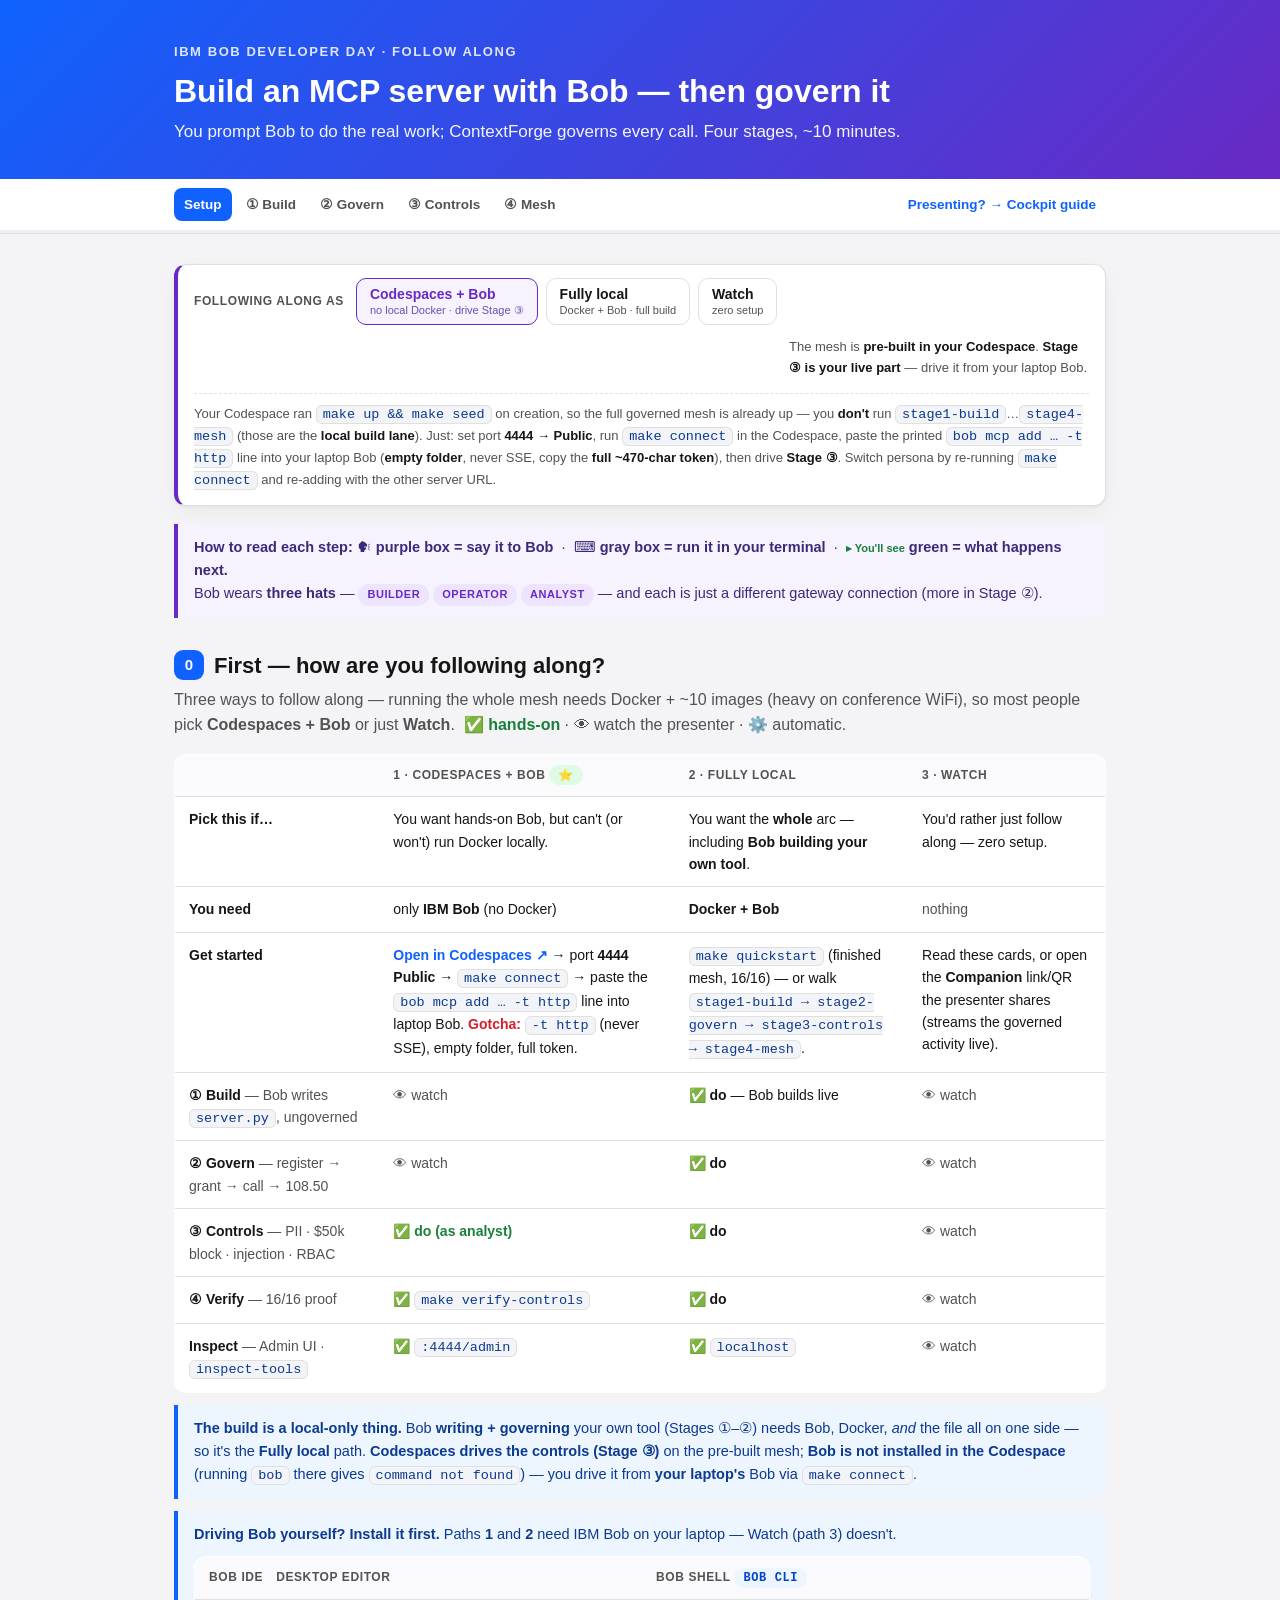
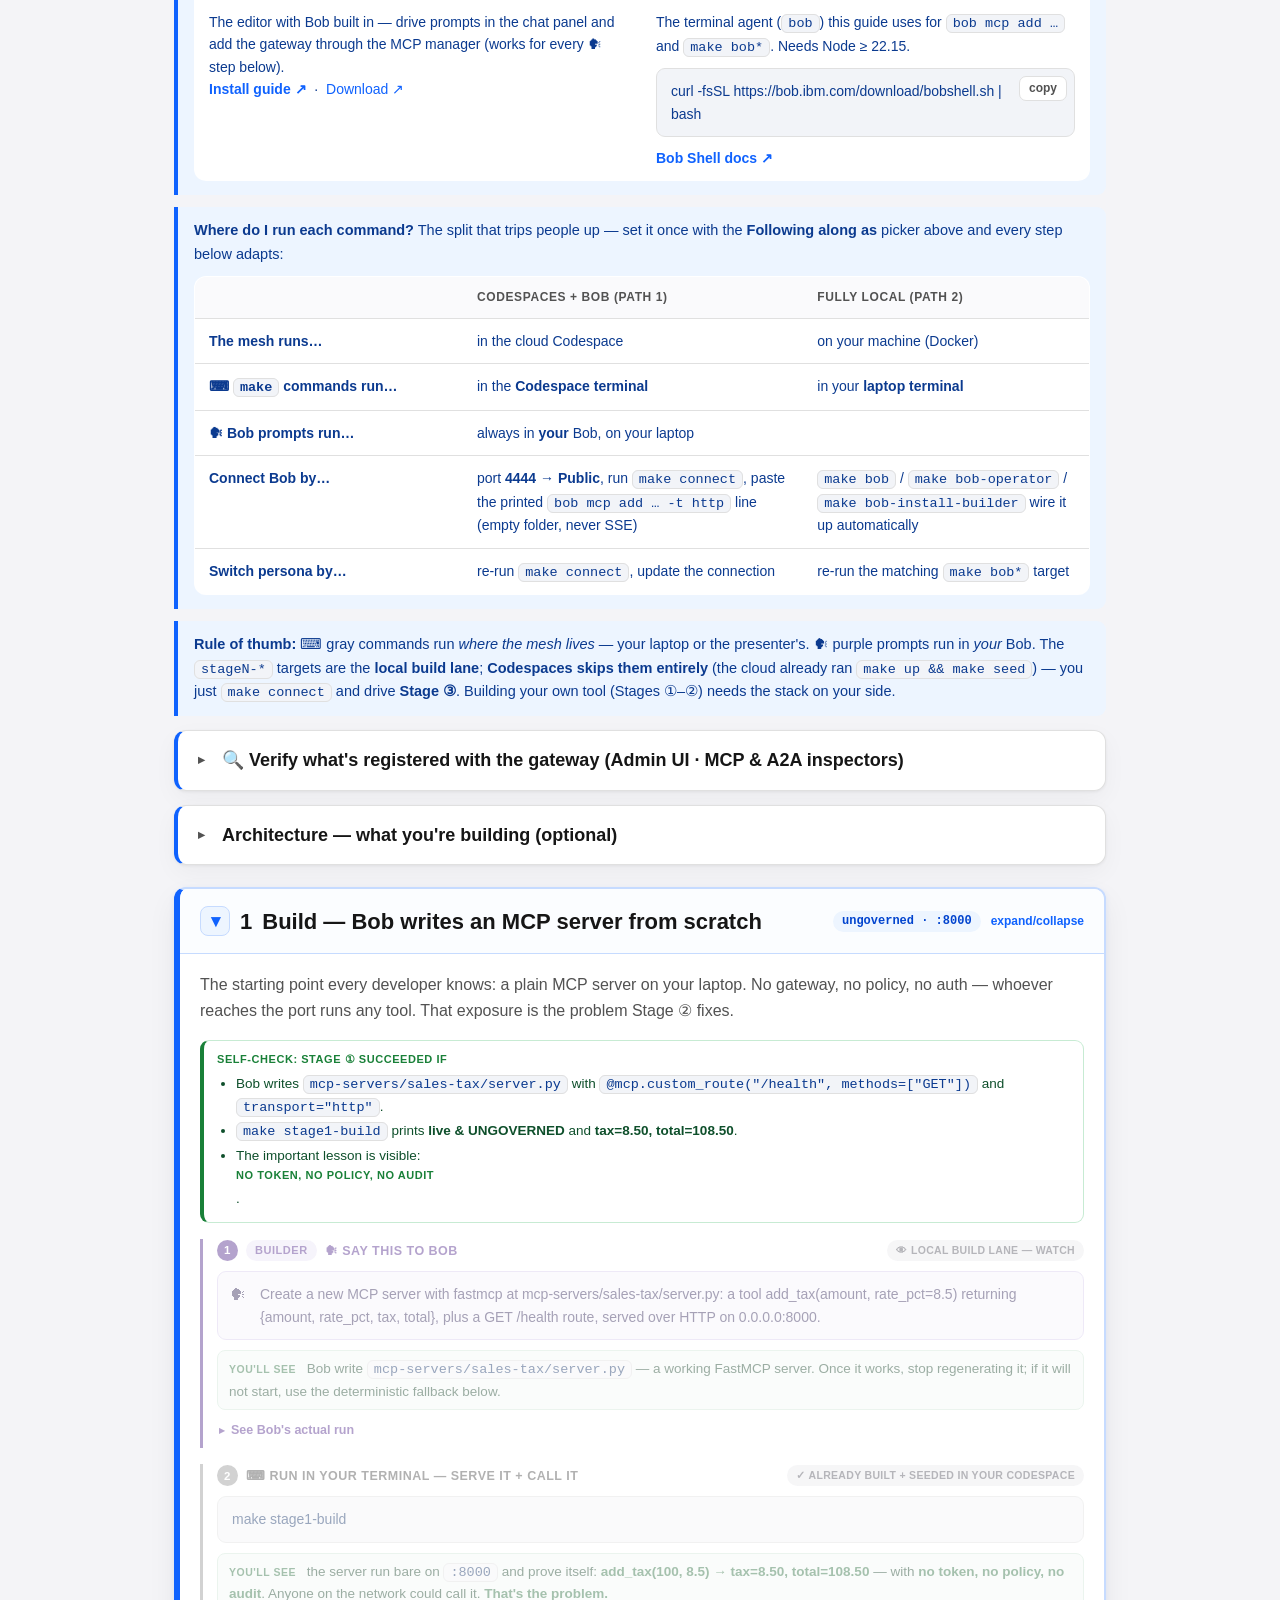
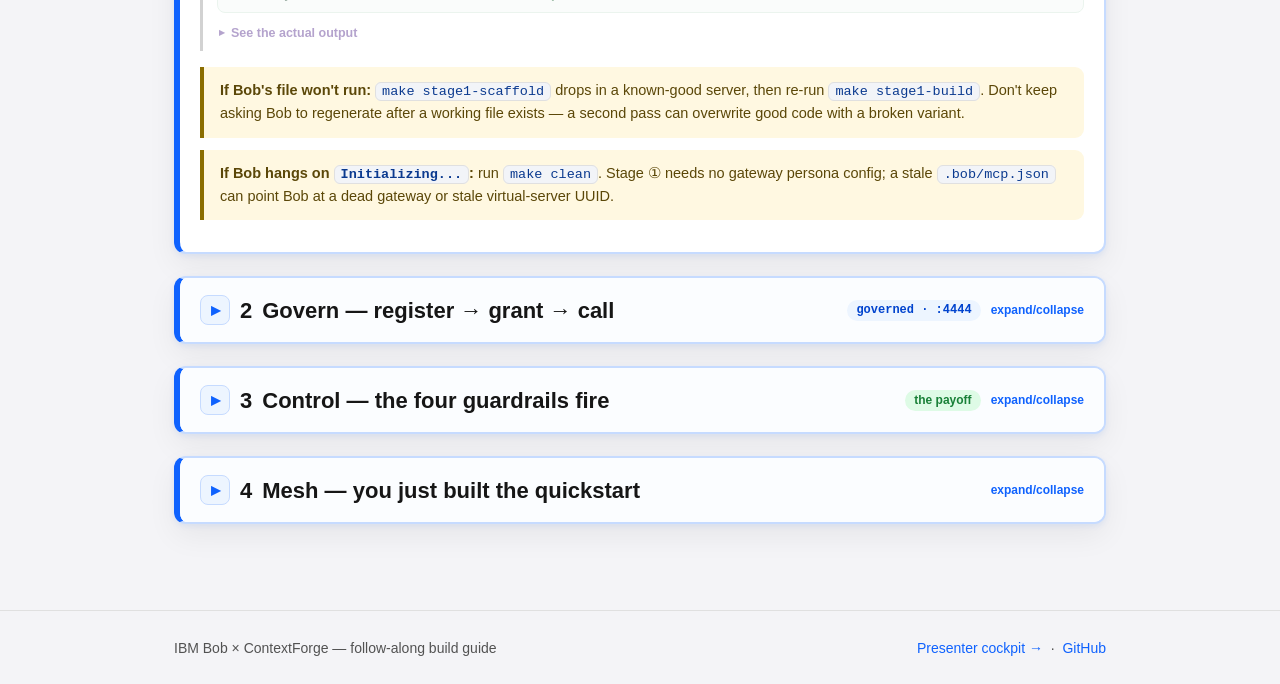
==== docs/build.html @ 5e40fbc9 "docs(build): merge the two path tables into one Single setup table: paths as columns, with Pick-if /" ====
<!DOCTYPE html>
<html lang="en">
<head>
<meta charset="utf-8">
<meta name="viewport" content="width=device-width, initial-scale=1">
<title>Build it with Bob — follow along (IBM Bob × ContextForge)</title>
<style>
  :root{
    --ibm:#0f62fe; --ibm-dark:#0043ce; --ink:#161616; --muted:#525252;
    --line:#e0e0e0; --bg:#f4f4f7; --card:#ffffff; --code-bg:#f2f4f8;
    --ok:#198038; --warn:#8a6d00; --warn-bg:#fff8e1; --block:#da1e28;
    --bob:#6929c4; --bob-bg:#f6f3ff; --bob-line:#dcccff;
    --radius:12px; --shadow:0 1px 3px rgba(0,0,0,.06),0 8px 24px rgba(0,0,0,.04);
  }
  *{box-sizing:border-box}
  html{scroll-behavior:smooth}
  body{margin:0;color:var(--ink);background:var(--bg);
    font:16px/1.6 -apple-system,BlinkMacSystemFont,"Segoe UI",Roboto,Helvetica,Arial,sans-serif;-webkit-font-smoothing:antialiased}
  code,kbd,pre{font-family:"SF Mono",ui-monospace,Menlo,Consolas,monospace}
  a{color:var(--ibm);text-decoration:none} a:hover{text-decoration:underline}
  .wrap{max-width:980px;margin:0 auto;padding:0 24px}
  @media(max-width:720px){.wrap{padding:0 18px}}

  header.hero{background:linear-gradient(135deg,#0f62fe 0%,#6929c4 100%);color:#fff;padding:42px 0 34px}
  header.hero .wrap{display:flex;flex-direction:column;gap:6px}
  .eyebrow{font-size:13px;letter-spacing:.12em;text-transform:uppercase;opacity:.85;font-weight:600}
  header.hero h1{margin:4px 0 2px;font-size:32px;line-height:1.15;font-weight:700}
  header.hero p.tag{margin:0;font-size:17px;opacity:.94}

  nav.toc{position:sticky;top:0;z-index:10;background:rgba(255,255,255,.94);
    backdrop-filter:saturate(180%) blur(8px);border-bottom:1px solid var(--line)}
  nav.toc .wrap{display:flex;gap:4px;flex-wrap:wrap;padding:9px 24px;align-items:center}
  nav.toc a{color:var(--muted);font-size:13.5px;font-weight:600;padding:6px 10px;border-radius:8px}
  nav.toc a:hover{background:var(--code-bg);color:var(--ink);text-decoration:none}
  nav.toc a.right{margin-left:auto;color:var(--ibm)}

  main{padding:30px 0 64px}
  h2{font-size:22px;margin:30px 0 4px;display:flex;align-items:center;gap:10px}
  h2 .num{display:inline-grid;place-items:center;width:30px;height:30px;border-radius:9px;
    background:var(--ibm);color:#fff;font-size:15px;font-weight:700;flex:none}
  .lede{color:var(--muted);margin:0 0 16px}

  /* collapsible cards */
  details.twisty{background:var(--card);border:1px solid var(--line);border-left:4px solid var(--ibm);
    border-radius:var(--radius);box-shadow:var(--shadow);margin:0 0 14px;overflow:hidden}
  details.twisty>summary{cursor:pointer;list-style:none;padding:15px 20px;font-size:18px;font-weight:600;
    display:flex;align-items:center;gap:10px;user-select:none}
  details.twisty>summary::-webkit-details-marker{display:none}
  details.twisty>summary::before{content:'▸';color:var(--muted);font-size:13px;flex:none;width:14px}
  details.twisty[open]>summary::before{content:'▾'}
  details.twisty>summary:hover{background:#fafafc}
  details.twisty[open]>summary{border-bottom:1px solid var(--line)}
  details.twisty>summary .pill{margin-left:auto}
  .twisty-body{padding:16px 20px 20px}
  .twisty-body>*:first-child{margin-top:0}
  .stagenum{display:inline-grid;place-items:center;width:26px;height:26px;border-radius:8px;
    background:var(--ibm);color:#fff;font-size:14px;font-weight:700;flex:none}
  details.stage-card{background:var(--card);border:2px solid #c6dbff;border-left:6px solid var(--ibm);
    border-radius:var(--radius);box-shadow:0 2px 6px rgba(15,98,254,.08),0 12px 30px rgba(0,0,0,.06);
    margin:22px 0;overflow:hidden}
  details.stage-card>summary{cursor:pointer;list-style:none;padding:17px 20px;background:#fbfdff;
    display:flex;align-items:center;gap:10px;user-select:none}
  details.stage-card>summary::-webkit-details-marker{display:none}
  details.stage-card>summary:hover{background:#edf5ff}
  details.stage-card[open]>summary{border-bottom:1px solid #c6dbff}
  .stage-caret{display:inline-grid;place-items:center;width:30px;height:30px;border-radius:8px;
    border:1px solid #c6dbff;background:#edf5ff;color:var(--ibm);font-size:18px;font-weight:800;flex:none}
  .stage-caret::before{content:'▸'}
  details.stage-card[open] .stage-caret::before{content:'▾'}
  .stage-title{font-size:22px;line-height:1.25;font-weight:700;display:flex;align-items:center;gap:10px;flex:1}
  .stage-title .pill{margin-left:auto}
  .stage-hint{font-size:12px;font-weight:700;color:var(--ibm);white-space:nowrap}
  .stage-body{padding:18px 20px 20px}
  .stage-body>*:first-child{margin-top:0}

  .pill{font-size:12px;font-weight:700;padding:3px 9px;border-radius:999px;white-space:nowrap}
  .pill.rec{background:#defbe6;color:var(--ok)} .pill.port{background:#edf5ff;color:var(--ibm-dark);font-family:"SF Mono",monospace}

  /* command + say-to-Bob boxes */
  .cmd{position:relative;background:var(--code-bg);border:1px solid var(--line);border-radius:9px;
    padding:11px 44px 11px 14px;margin:10px 0;font-size:14px;white-space:pre-wrap;word-break:break-word;color:#0b3a8f}
  .cmd .copy{position:absolute;top:7px;right:7px;border:1px solid var(--line);background:#fff;color:var(--muted);
    border-radius:7px;font-size:12px;font-weight:600;padding:3px 9px;cursor:pointer;line-height:1.4}
  .cmd .copy:hover{border-color:var(--ibm);color:var(--ibm)}
  .cmd.bob{background:var(--bob-bg);border-color:var(--bob-line);color:#3b2a78;padding-left:42px}
  .cmd.bob::before{content:"🗣";position:absolute;left:12px;top:10px;font-size:16px}
  .cmd.bob .copy:hover{border-color:var(--bob);color:var(--bob)}
  code.inline{background:var(--code-bg);border:1px solid var(--line);border-radius:6px;padding:1px 6px;font-size:13.5px;color:#0b3a8f}
  kbd{background:#fff;border:1px solid #c6c6c6;border-bottom-width:2px;border-radius:6px;padding:1px 7px;font-size:12.5px}

  /* persona hat */
  .hat{display:inline-block;font-size:11px;font-weight:800;letter-spacing:.05em;padding:2px 9px;border-radius:999px;
    background:#ede4ff;color:var(--bob);text-transform:uppercase}

  /* follow-along STEP */
  .step{border-left:3px solid var(--line);padding:1px 0 2px 14px;margin:16px 0}
  .step.say{border-color:var(--bob)} .step.run{border-color:#9a9a9a}
  .step-h{display:flex;align-items:center;gap:8px;flex-wrap:wrap;font-size:12.5px;font-weight:800;
    text-transform:uppercase;letter-spacing:.04em;margin-bottom:5px}
  .step.say .step-h{color:var(--bob)} .step.run .step-h{color:var(--muted)}
  .step-h .n{display:inline-grid;place-items:center;min-width:21px;height:21px;padding:0 5px;border-radius:999px;
    font-size:11.5px;color:#fff;flex:none}
  .step.say .n{background:var(--bob)} .step.run .n{background:#9a9a9a}
  .expect{background:#f0faf3;border:1px solid #c7ebd3;border-radius:8px;padding:7px 11px;margin-top:8px;font-size:13.5px;color:#0e4f2b}
  .expect b{color:var(--ok)}
  .expect .lbl{font-weight:800;text-transform:uppercase;font-size:10.5px;letter-spacing:.05em;color:var(--ok);margin-right:7px}
  .selfcheck{background:#fff;border:1px solid #c7ebd3;border-left:4px solid var(--ok);border-radius:9px;
    padding:10px 13px;margin:12px 0 16px;font-size:13.5px;color:#0e4f2b}
  .selfcheck b:first-child{display:block;text-transform:uppercase;font-size:11px;letter-spacing:.05em;color:var(--ok);margin-bottom:4px}
  .selfcheck ul{margin:5px 0 0;padding-left:19px}
  .selfcheck li{margin:2px 0}
  /* "what it actually looks like" — real captured Bob run, collapsed by default */
  details.real{margin:6px 0 2px}
  details.real>summary{cursor:pointer;list-style:none;font-size:12.5px;font-weight:700;color:var(--bob);
    padding:4px 2px;user-select:none;display:flex;align-items:center;gap:6px}
  details.real>summary::-webkit-details-marker{display:none}
  details.real>summary::before{content:'▸';font-size:11px}
  details.real[open]>summary::before{content:'▾'}
  .term{background:#0b1020;border:1px solid #1c2740;border-radius:9px;overflow:hidden;margin:4px 0 8px}
  .term .bar{background:#161f38;color:#8aa0c8;font:600 11px var(--mono,"SF Mono",monospace);padding:5px 11px;border-bottom:1px solid #1c2740}
  .term pre{margin:0;padding:11px;color:#d7e0f5;font:12px/1.5 "SF Mono",ui-monospace,Menlo,Consolas,monospace;overflow:auto;white-space:pre-wrap;word-break:break-word}
  .term .you{color:#c8b3ff}.term .tool{color:#7fb0ff;font-weight:700}.term .out{color:#9fe0b8}.term .bad{color:#ff8aa0;font-weight:700}.term .dim{color:#6b7aa0}

  /* callouts */
  .note{border-left:4px solid var(--ibm);background:#edf5ff;border-radius:0 9px 9px 0;padding:12px 16px;margin:12px 0;color:#0b3a8f;font-size:14.5px}
  .note.bob{border-left-color:var(--bob);background:var(--bob-bg);color:#3b2a78}
  .warnbox{border-left:4px solid var(--warn);background:var(--warn-bg);border-radius:0 9px 9px 0;padding:12px 16px;margin:12px 0;color:#5b4708;font-size:14.5px}

  table{width:100%;border-collapse:collapse;margin:6px 0;background:var(--card);border:1px solid var(--line);border-radius:var(--radius);overflow:hidden}
  th,td{text-align:left;padding:11px 14px;border-bottom:1px solid var(--line);vertical-align:top;font-size:14px}
  th{background:#fafafc;font-size:12px;text-transform:uppercase;letter-spacing:.05em;color:var(--muted)}
  tr:last-child td{border-bottom:0}
  .verdict{font-weight:700;font-size:12.5px;padding:2px 8px;border-radius:6px;white-space:nowrap}
  .v-block{background:#fff1f1;color:var(--block)} .v-mask{background:#edf5ff;color:var(--ibm-dark)} .v-allow{background:#defbe6;color:var(--ok)}
  pre{background:#0b1020;color:#d7e0f5;border-radius:9px;padding:13px;overflow:auto;font-size:12.5px;line-height:1.5;margin:8px 0}

  footer{border-top:1px solid var(--line);padding:26px 0 48px;color:var(--muted);font-size:14px}
  footer .wrap{display:flex;justify-content:space-between;flex-wrap:wrap;gap:12px}
  .toast{position:fixed;bottom:22px;left:50%;transform:translateX(-50%) translateY(20px);background:var(--ink);color:#fff;
    padding:9px 16px;border-radius:8px;font-size:14px;opacity:0;pointer-events:none;transition:.2s}
  .toast.show{opacity:1;transform:translateX(-50%) translateY(0)}

  /* ── follow-along mode selector ── */
  .modebar{background:var(--card);border:1px solid var(--line);border-left:4px solid var(--bob);
    border-radius:var(--radius);box-shadow:var(--shadow);padding:13px 16px;margin:0 0 18px;
    display:flex;flex-wrap:wrap;align-items:center;gap:12px}
  .modebar .mb-label{font-size:12px;font-weight:800;text-transform:uppercase;letter-spacing:.05em;color:var(--muted)}
  .modebar .mb-opts{display:flex;gap:8px;flex-wrap:wrap}
  .modebar button.mode{border:1.5px solid var(--line);background:#fff;color:var(--ink);text-align:left;
    border-radius:10px;padding:7px 13px;cursor:pointer;line-height:1.2;display:flex;flex-direction:column;gap:1px}
  .modebar button.mode b{font-size:14px;font-weight:700}
  .modebar button.mode small{font-size:11px;color:var(--muted)}
  .modebar button.mode:hover{border-color:var(--bob)}
  .modebar button.mode.active{border-color:var(--bob);background:var(--bob-bg)}
  .modebar button.mode.active b{color:var(--bob)}
  .modebar button.mode.active small{color:#6b50b0}
  .modebar .mb-now{margin-left:auto;font-size:13px;color:var(--muted);max-width:300px}
  .modebar .mb-now b{color:var(--ink)}
  @media(max-width:720px){.modebar .mb-now{margin-left:0;max-width:none}}

  /* steps that aren't yours in the chosen mode */
  .step.dimmed{opacity:.45;filter:grayscale(.4)}
  .step.dimmed .copy{display:none}
  .step.dimmed .cmd{user-select:none}
  .watchchip{display:inline-flex;align-items:center;gap:5px;font-size:10.5px;font-weight:800;
    text-transform:uppercase;letter-spacing:.03em;padding:2px 9px;border-radius:999px;
    background:#eaeaef;color:#5b5b6b;margin-left:auto}
  /* verify panel: dim the make-commands when they aren't the viewer's to run */
  #verifyCmds.off{opacity:.4;filter:grayscale(.5)}
  #verifyCmds.off .copy{display:none}
  /* ── where-am-I: sticky-nav active state + progress ── */
  nav.toc a.cur{background:var(--ibm);color:#fff}
  nav.toc a.cur:hover{background:var(--ibm-dark);color:#fff;text-decoration:none}
  .toc-progress{height:3px;background:#eceff4}
  .toc-progress>i{display:block;height:100%;width:0;
    background:linear-gradient(90deg,var(--ibm),var(--bob));transition:width .12s ease-out}
  h2[id],details.stage-card[id]{scroll-margin-top:66px}
  /* mode selector detail strip */
  .modebar .mb-detail{flex-basis:100%;order:9;margin-top:2px;border-top:1px dashed var(--line);
    padding-top:10px;font-size:13px;line-height:1.55;color:var(--muted)}
  .modebar .mb-detail b{color:var(--ink)}
</style>
</head>
<body>

<header class="hero">
  <div class="wrap">
    <div class="eyebrow">IBM Bob Developer Day · Follow along</div>
    <h1>Build an MCP server with Bob — then govern it</h1>
    <p class="tag">You prompt Bob to do the real work; ContextForge governs every call. Four stages, ~10 minutes.</p>
  </div>
</header>

<nav class="toc"><div class="wrap">
  <a href="#setup">Setup</a>
  <a href="#s1">① Build</a>
  <a href="#s2">② Govern</a>
  <a href="#s3">③ Controls</a>
  <a href="#s4">④ Mesh</a>
  <a href="cockpit.html" class="right">Presenting? → Cockpit guide</a>
</div><div class="toc-progress"><i id="tocBar"></i></div></nav>

<main><div class="wrap">

  <div class="modebar" id="modebar">
    <span class="mb-label">Following along as</span>
    <div class="mb-opts">
      <button class="mode active" data-mode="codespaces"><b>Codespaces + Bob</b><small>no local Docker · drive Stage ③</small></button>
      <button class="mode" data-mode="local"><b>Fully local</b><small>Docker + Bob · full build</small></button>
      <button class="mode" data-mode="watch"><b>Watch</b><small>zero setup</small></button>
    </div>
    <span class="mb-now" id="mbNow"></span>
    <div class="mb-detail" id="mbDetail"></div>
  </div>

  <div class="note bob">
    <b>How to read each step:</b>
    🗣 <b>purple box = say it to Bob</b> &nbsp;·&nbsp; ⌨ <b>gray box = run it in your terminal</b> &nbsp;·&nbsp;
    <span class="lbl" style="color:var(--ok);font-weight:800;font-size:11px">▸ You'll see</span> <b>green = what happens next.</b><br>
    Bob wears <b>three hats</b> — <span class="hat">Builder</span> <span class="hat">Operator</span> <span class="hat">Analyst</span> — and each is just a different gateway connection (more in Stage ②).
  </div>

  <!-- ════ SETUP ════ -->
  <h2 id="setup"><span class="num">0</span>First — how are you following along?</h2>
  <p class="lede">Three ways to follow along — running the whole mesh needs Docker + ~10 images (heavy on conference WiFi), so most people pick <b>Codespaces + Bob</b> or just <b>Watch</b>. &nbsp;<span style="color:var(--ok);font-weight:700">✅ hands-on</span> · 👁 watch the presenter · ⚙️ automatic.</p>
  <table>
    <thead><tr>
      <th style="width:22%"></th>
      <th>1 · Codespaces + Bob <span class="pill rec">⭐</span></th>
      <th>2 · Fully local</th>
      <th>3 · Watch</th>
    </tr></thead>
    <tbody>
      <tr>
        <td><b>Pick this if…</b></td>
        <td>You want hands-on Bob, but can't (or won't) run Docker locally.</td>
        <td>You want the <b>whole</b> arc — including <b>Bob building your own tool</b>.</td>
        <td>You'd rather just follow along — zero setup.</td>
      </tr>
      <tr>
        <td><b>You need</b></td>
        <td>only <b>IBM Bob</b> (no Docker)</td>
        <td><b>Docker + Bob</b></td>
        <td style="color:var(--muted)">nothing</td>
      </tr>
      <tr>
        <td><b>Get started</b></td>
        <td><a href="https://codespaces.new/manavgup/ai-agent-controlplane-demo?quickstart=1"><b>Open in Codespaces ↗</b></a> → port <b>4444 Public</b> → <code class="inline">make connect</code> → paste the <code class="inline">bob mcp add … -t http</code> line into laptop Bob. <span style="color:var(--block)"><b>Gotcha:</b></span> <code class="inline">-t http</code> (never SSE), empty folder, full token.</td>
        <td><code class="inline">make quickstart</code> (finished mesh, 16/16) — or walk <code class="inline">stage1-build → stage2-govern → stage3-controls → stage4-mesh</code>.</td>
        <td>Read these cards, or open the <b>Companion</b> link/QR the presenter shares (streams the governed activity live).</td>
      </tr>
      <tr><td><b>① Build</b> <span style="color:var(--muted);font-weight:400">— Bob writes <code class="inline">server.py</code>, ungoverned</span></td><td style="color:var(--muted)">👁 watch</td><td>✅ <b>do</b> — Bob builds live</td><td style="color:var(--muted)">👁 watch</td></tr>
      <tr><td><b>② Govern</b> <span style="color:var(--muted);font-weight:400">— register → grant → call → 108.50</span></td><td style="color:var(--muted)">👁 watch</td><td>✅ <b>do</b></td><td style="color:var(--muted)">👁 watch</td></tr>
      <tr><td><b>③ Controls</b> <span style="color:var(--muted);font-weight:400">— PII · $50k block · injection · RBAC</span></td><td style="color:var(--ok);font-weight:600">✅ do (as analyst)</td><td>✅ <b>do</b></td><td style="color:var(--muted)">👁 watch</td></tr>
      <tr><td><b>④ Verify</b> <span style="color:var(--muted);font-weight:400">— 16/16 proof</span></td><td>✅ <code class="inline">make verify-controls</code></td><td>✅ <b>do</b></td><td style="color:var(--muted)">👁 watch</td></tr>
      <tr><td><b>Inspect</b> <span style="color:var(--muted);font-weight:400">— Admin UI · <code class="inline">inspect-tools</code></span></td><td>✅ <code class="inline">:4444/admin</code></td><td>✅ <code class="inline">localhost</code></td><td style="color:var(--muted)">👁 watch</td></tr>
    </tbody>
  </table>
  <div class="note"><b>The build is a local-only thing.</b> Bob <b>writing + governing</b> your own tool (Stages ①–②) needs Bob, Docker, <em>and</em> the file all on one side — so it's the <b>Fully local</b> path. <b>Codespaces drives the controls (Stage ③)</b> on the pre-built mesh; <b>Bob is not installed in the Codespace</b> (running <code class="inline">bob</code> there gives <code class="inline">command not found</code>) — you drive it from <b>your laptop's</b> Bob via <code class="inline">make connect</code>.</div>
  <div class="note"><b>Driving Bob yourself? Install it first.</b> Paths <b>1</b> and <b>2</b> need IBM Bob on your laptop — Watch (path 3) doesn't.
    <table style="margin:10px 0 2px">
      <thead><tr><th style="width:50%">Bob IDE <span class="pill">desktop editor</span></th><th>Bob Shell <span class="pill port">bob CLI</span></th></tr></thead>
      <tbody>
        <tr>
          <td>The editor with Bob built in — drive prompts in the chat panel and add the gateway through the MCP manager (works for every 🗣 step below).<br>
            <a href="https://bob.ibm.com/docs/ide/getting-started/install" target="_blank"><b>Install guide ↗</b></a> &nbsp;·&nbsp; <a href="https://bob.ibm.com/download" target="_blank">Download ↗</a></td>
          <td>The terminal agent (<code class="inline">bob</code>) this guide uses for <code class="inline">bob mcp add …</code> and <code class="inline">make bob*</code>. Needs Node ≥ 22.15.
            <div class="cmd">curl -fsSL https://bob.ibm.com/download/bobshell.sh | bash<button class="copy" data-copy="curl -fsSL https://bob.ibm.com/download/bobshell.sh | bash">copy</button></div>
            <a href="https://bob.ibm.com/docs/shell/getting-started/start-bobshell-interactive" target="_blank"><b>Bob Shell docs ↗</b></a></td>
        </tr>
      </tbody>
    </table>
  </div>
  <div class="note"><b>Where do I run each command?</b> The split that trips people up — set it once with the <b>Following along as</b> picker above and every step below adapts:
    <table style="margin:10px 0 2px">
      <thead><tr><th style="width:30%"></th><th>Codespaces + Bob (path 1)</th><th>Fully local (path 2)</th></tr></thead>
      <tbody>
        <tr><td><b>The mesh runs…</b></td><td>in the cloud Codespace</td><td>on your machine (Docker)</td></tr>
        <tr><td><b>⌨ <code class="inline">make</code> commands run…</b></td><td>in the <b>Codespace terminal</b></td><td>in your <b>laptop terminal</b></td></tr>
        <tr><td><b>🗣 Bob prompts run…</b></td><td colspan="2">always in <b>your</b> Bob, on your laptop</td></tr>
        <tr><td><b>Connect Bob by…</b></td><td>port <b>4444 → Public</b>, run <code class="inline">make connect</code>, paste the printed <code class="inline">bob mcp add … -t http</code> line (empty folder, never SSE)</td><td><code class="inline">make bob</code> / <code class="inline">make bob-operator</code> / <code class="inline">make bob-install-builder</code> wire it up automatically</td></tr>
        <tr><td><b>Switch persona by…</b></td><td>re-run <code class="inline">make connect</code>, update the connection</td><td>re-run the matching <code class="inline">make bob*</code> target</td></tr>
      </tbody>
    </table>
  </div>
  <div class="note"><b>Rule of thumb:</b> ⌨ gray commands run <em>where the mesh lives</em> — your laptop or the presenter's. 🗣 purple prompts run in <em>your</em> Bob. The <code class="inline">stageN-*</code> targets are the <b>local build lane</b>; <b>Codespaces skips them entirely</b> (the cloud already ran <code class="inline">make up &amp;&amp; make seed</code>) — you just <code class="inline">make connect</code> and drive <b>Stage ③</b>. Building your own tool (Stages ①–②) needs the stack on your side.</div>

  <details class="twisty" id="verify" style="margin-top:14px"><summary>🔍 Verify what's registered with the gateway (Admin UI · MCP &amp; A2A inspectors)</summary>
    <div class="twisty-body">
      <p class="lede" id="verifyIntro" style="margin-top:0">Your Codespace already ran <code class="inline">make up &amp;&amp; make seed</code>, so the mesh is up. Run these <b>in the Codespace terminal</b> (the gateway is <code class="inline">localhost</code> there), then open the matching <b>forwarded</b> port from the <b>PORTS</b> tab — <code class="inline">4444 / 6274 / 8090</code> are pre-forwarded by the devcontainer.</p>

      <div id="verifyCmds">
      <p style="margin:12px 0 4px"><b>① Admin UI — the fastest “is it registered?” check</b> <span class="pill rec">start here</span></p>
      <div class="cmd">make monitor          <span style="color:var(--muted)"># opens the Admin UI → /admin on :4444</span><button class="copy" data-copy="make monitor">copy</button></div>
      <div class="expect"><span class="lbl">You'll see</span> the ContextForge <b>Admin UI → Catalog</b>: every registered MCP server, tool, <b>virtual server</b>, and A2A agent in one list. No client needed.</div>

      <p style="margin:14px 0 4px"><b>② MCP Inspector — the governed tool slice a client actually gets</b></p>
      <div class="cmd">make inspect-mcp<button class="copy" data-copy="make inspect-mcp">copy</button></div>
      <div class="expect"><span class="lbl">You'll see</span> the Inspector on <code class="inline">:6274</code> → <b>8 tools</b>, with <code class="inline">erp-payments-wire</code> <b>absent</b> — least-privilege, proven from the client side.</div>
      <div class="warnbox" style="margin:8px 0 0;font-size:13.5px"><b>In a Codespace?</b> The Inspector's UI runs in <i>your laptop browser</i>, so its proxy (port <code class="inline">:6277</code>) must be reachable <i>and</i> must trust the forwarded UI origin. <code class="inline">make inspect-mcp</code> now <b>sets both for you</b> — <code class="inline">MCP_PROXY_FULL_ADDRESS</code> (where the proxy is) and <code class="inline">ALLOWED_ORIGINS</code> (whitelists the <code class="inline">…-6274.app.github.dev</code> origin, else the proxy blocks it with a “DNS-rebinding / invalid origin” error). You only: set port <b>6277 → Public</b>, open the printed URL, fill Transport = <b>Streamable HTTP</b>, the <code class="inline">localhost:4444/servers/…/mcp</code> URL, Via Proxy, the <code class="inline">Authorization</code> header. No-fuss alternative: <b>surface ①, the Admin UI</b>.</div>

      <p style="margin:14px 0 4px"><b>③ A2A Inspector — validate the two agent cards</b></p>
      <div class="cmd">make inspect-a2a<button class="copy" data-copy="make inspect-a2a">copy</button></div>
      <div class="expect"><span class="lbl">You'll see</span> the A2A Inspector on <code class="inline">:8090</code> → the Python <b>auditor</b> + Rust <b>payments</b> agent cards (the cross-language pair Stage ③'s $50k block fires across).</div>
      </div>

      <div class="note"><b>Driving from your laptop?</b> Use surface ① (open the <code class="inline">:4444/admin</code> page) — it needs nothing installed. To point a <b>local</b> MCP Inspector at the public gateway instead: <code class="inline">npx -y @modelcontextprotocol/inspector</code> → Transport <b>Streamable HTTP</b>, URL <code class="inline">https://&lt;codespace&gt;-4444.app.github.dev/servers/&lt;FinOps-UUID&gt;/mcp</code>, <b>Via Proxy</b>, add header <code class="inline">Authorization: Bearer &lt;token&gt;</code>. If the Inspector asks for a proxy token, open the pre-filled URL it prints.</div>
    </div>
  </details>

  <details class="twisty" style="margin-top:14px"><summary>Architecture — what you're building (optional)</summary>
    <div class="twisty-body">
      <p class="lede" style="margin-top:0">Bob drives a fintech (“FinByte”) agent mesh, but never touches the backends directly. Every tool call <em>and</em> every agent-to-agent call flows through <b>ContextForge</b> — the one governed seam that authenticates, authorizes, redacts, and audits before Bob sees a result or any money moves. An OPA sidecar decides policy.</p>
      <img src="diagrams/architecture.svg" alt="IBM Bob connects through ContextForge (with an OPA sidecar) to six MCP servers and two cross-language A2A agents; the gateway governs every call." style="display:block;width:100%;height:auto;border-radius:9px;border:1px solid var(--line)">
    </div>
  </details>

  <!-- ════ STAGE 1 ════ -->
  <details id="s1" class="stage-card"><summary><span class="stage-caret" aria-hidden="true"></span><span class="stage-title"><span class="num">1</span>Build — Bob writes an MCP server from scratch <span class="pill port">ungoverned · :8000</span></span><span class="stage-hint">expand/collapse</span></summary>
  <div class="stage-body">
  <p class="lede">The starting point every developer knows: a plain MCP server on your laptop. No gateway, no policy, no auth — whoever reaches the port runs any tool. That exposure is the problem Stage ② fixes.</p>
  <div class="selfcheck"><b>Self-check: Stage ① succeeded if</b>
    <ul>
      <li>Bob writes <code class="inline">mcp-servers/sales-tax/server.py</code> with <code class="inline">@mcp.custom_route("/health", methods=["GET"])</code> and <code class="inline">transport="http"</code>.</li>
      <li><code class="inline">make stage1-build</code> prints <b>live &amp; UNGOVERNED</b> and <b>tax=8.50, total=108.50</b>.</li>
      <li>The important lesson is visible: <b>no token, no policy, no audit</b>.</li>
    </ul>
  </div>
  <div class="step say">
    <div class="step-h"><span class="n">1</span><span class="hat">Builder</span> 🗣 Say this to Bob</div>
    <div class="cmd bob">Create a new MCP server with fastmcp at mcp-servers/sales-tax/server.py: a tool add_tax(amount, rate_pct=8.5) returning {amount, rate_pct, tax, total}, plus a GET /health route, served over HTTP on 0.0.0.0:8000.<button class="copy" data-copy="Create a new MCP server with fastmcp at mcp-servers/sales-tax/server.py: a tool add_tax(amount, rate_pct=8.5) returning {amount, rate_pct, tax, total}, plus a GET /health route, served over HTTP on 0.0.0.0:8000.">copy</button></div>
    <div class="expect"><span class="lbl">You'll see</span> Bob write <code class="inline">mcp-servers/sales-tax/server.py</code> — a working FastMCP server. Once it works, stop regenerating it; if it will not start, use the deterministic fallback below.</div>
    <details class="real"><summary>See Bob's actual run</summary>
      <div class="term"><div class="bar">bob — Builder · build</div><pre><span class="dim">&lt;thinking&gt; create a FastMCP server with the add_tax tool and a health endpoint &lt;/thinking&gt;</span>
<span class="tool">[using tool write_to_file: mcp-servers/sales-tax/server.py]</span>
  @mcp.tool()
  def add_tax(amount, rate_pct=8.5) -&gt; dict: …
  <span class="out">@mcp.custom_route("/health", methods=["GET"])</span>
  mcp.run(<span class="out">transport="http"</span>, host="0.0.0.0", port=8000)
<span class="tool">[attempt_completion]</span>  <span class="dim">Cost: 0.06</span></pre></div>
    </details>
  </div>
  <div class="step run">
    <div class="step-h"><span class="n">2</span> ⌨ Run in your terminal — serve it + call it</div>
    <div class="cmd">make stage1-build<button class="copy" data-copy="make stage1-build">copy</button></div>
    <div class="expect"><span class="lbl">You'll see</span> the server run bare on <code class="inline">:8000</code> and prove itself: <b>add_tax(100, 8.5) → tax=8.50, total=108.50</b> — with <b>no token, no policy, no audit</b>. Anyone on the network could call it. <b>That's the problem.</b></div>
    <details class="real"><summary>See the actual output</summary>
      <div class="term"><div class="bar">make stage1-build</div><pre>  ✔ live &amp; UNGOVERNED at http://localhost:8000/mcp   <span class="dim">(the server Bob just wrote)</span>
  <span class="out">add_tax(100, 8.5) -&gt; tax=8.50, total=108.50</span>   <span class="bad">(no token, no policy — anyone on :8000 can call this)</span>
  ✔ called add_tax over MCP — no token, no policy, no audit.</pre></div>
    </details>
  </div>
  <div class="warnbox"><b>If Bob's file won't run:</b> <code class="inline">make stage1-scaffold</code> drops in a known-good server, then re-run <code class="inline">make stage1-build</code>. Don't keep asking Bob to regenerate after a working file exists — a second pass can overwrite good code with a broken variant.</div>
  <div class="warnbox"><b>If Bob hangs on <code class="inline">Initializing...</code>:</b> run <code class="inline">make clean</code>. Stage ① needs no gateway persona config; a stale <code class="inline">.bob/mcp.json</code> can point Bob at a dead gateway or stale virtual-server UUID.</div>
  </div></details>

  <!-- ════ STAGE 2 ════ -->
  <details id="s2" class="stage-card"><summary><span class="stage-caret" aria-hidden="true"></span><span class="stage-title"><span class="num">2</span>Govern — register → grant → call <span class="pill port">governed · :4444</span></span><span class="stage-hint">expand/collapse</span></summary>
  <div class="stage-body">
  <p class="lede">Building is easy; <b>governing</b> is the hard part ContextForge solves. Carry the tool you built into the mesh, then watch the throughline: registering only catalogs it — <b>granting</b> is what makes it callable.</p>
  <div class="selfcheck"><b>Self-check: Stage ② succeeded if</b>
    <ul>
      <li><code class="inline">make stage2-govern</code> reports the sales-tax container healthy and switches Bob to the <span class="hat">Operator</span> persona.</li>
      <li>Bob registers <code class="inline">sales-tax</code> and the result includes <code class="inline">"registered":true</code>, <code class="inline">"status_code":200</code>, and <code class="inline">"reachable":true</code>.</li>
      <li>After <code class="inline">make salestax-grant</code>, Bob can call <code class="inline">sales-tax-add-tax</code> and gets <b>total=108.5</b> through the gateway.</li>
    </ul>
  </div>
  <div class="step run">
    <div class="step-h"><span class="n">1</span> ⌨ Run in your terminal — containerize + bring the stack up</div>
    <div class="cmd">make stage2-govern<button class="copy" data-copy="make stage2-govern">copy</button></div>
    <div class="expect"><span class="lbl">You'll see</span> your <code class="inline">sales-tax</code> tool containerized onto the mesh and the gateway come up. Bob is switched to the <span class="hat">Operator</span> hat.</div>
  </div>

  <details class="twisty"><summary>🔌 How does Bob connect to the gateway? (the “hat” is just an MCP connection)</summary>
    <div class="twisty-body">
      <p style="margin-top:0">“Switched to the Operator hat” isn't magic — <code class="inline">make bob-operator</code> just writes Bob's <b>MCP server connection</b>. Here's the real thing — this is exactly what <code class="inline">make connect</code> prints, filled in:</p>
      <div class="cmd">bob mcp add finbyte-gateway "http://localhost:4444/servers/&lt;vserver-UUID&gt;/mcp" -t http -H "Authorization: Bearer &lt;token&gt;" --trust<button class="copy" data-copy='bob mcp add finbyte-gateway "http://localhost:4444/servers/<vserver-UUID>/mcp" -t http -H "Authorization: Bearer <token>" --trust'>copy</button></div>
      <p>…or add it in <b>Bob's UI</b> (the MCP manager). Inspect your connections with <code class="inline">bob mcp list</code>.</p>
      <div class="note bob"><b>The whole trick:</b> a <b>persona</b> is just <em>which gateway virtual-server UUID</em> you point Bob at — <span class="hat">Analyst</span>, <span class="hat">Operator</span>, or <span class="hat">Builder</span>. Same gateway, same token; swap the UUID → swap the toolset. <b>That's RBAC, made of one URL.</b></div>
    </div>
  </details>

  <div class="step say">
    <div class="step-h"><span class="n">2</span><span class="hat">Operator</span> 🗣 Say this to Bob — register it</div>
    <div class="cmd bob">Register the sales-tax service at http://sales-tax:8000/mcp.<button class="copy" data-copy="Register the sales-tax service at http://sales-tax:8000/mcp.">copy</button></div>
    <div class="expect"><span class="lbl">You'll see</span> Bob call <b>register-mcp-server</b> → sales-tax appears in the catalog, token-gated — but <b>Bob still can't call it</b>. Granting is a separate step. <b>That gate is least-privilege.</b></div>
    <details class="real"><summary>See Bob's actual run</summary>
      <div class="term"><div class="bar">bob — Operator · register</div><pre><span class="tool">[using tool controlplane-register-mcp-server: {"name":"sales-tax","url":"http://sales-tax:8000/mcp"}]</span>
<span class="out">{"registered":true,"status_code":200,"name":"sales-tax", … "enabled":true,"reachable":true}</span>
<span class="tool">[using tool controlplane-list-control-plane: {}]</span>
<span class="out">mcp_servers:[sales-tax, controlplane, notify, policy-docs, erp-payments, expense-db]</span></pre></div>
    </details>
  </div>
  <div class="step run">
    <div class="step-h"><span class="n">3</span> ⌨ Run in your terminal — grant it to your agent</div>
    <div class="cmd">make salestax-grant<button class="copy" data-copy="make salestax-grant">copy</button></div>
    <div class="expect"><span class="lbl">You'll see</span> <code class="inline">add_tax</code> granted into a <b>Builder</b> virtual server, and Bob switched to the <span class="hat">Builder</span> hat — now it can call the tool it built.</div>
  </div>
  <div class="step say">
    <div class="step-h"><span class="n">4</span><span class="hat">Builder</span> 🗣 Say this to Bob — call the tool you built</div>
    <div class="cmd bob">Add sales tax to $100.<button class="copy" data-copy="Add sales tax to $100.">copy</button></div>
    <div class="expect"><span class="lbl">You'll see</span> Bob call <b>sales-tax-add-tax</b> through the gateway (the only tool it can see) → <b>108.50, governed</b>. The tool you ran wide-open on <code class="inline">:8000</code> now runs token-gated through one seam. Built → governed → <b>used</b>.</div>
    <details class="real"><summary>See Bob's actual run</summary>
      <div class="term"><div class="bar">bob — Builder · call</div><pre><span class="tool">[using tool sales-tax-add-tax: {"amount":100}]</span>   <span class="dim"># the ONLY tool this persona can see</span>
<span class="out">{"amount":100.0,"rate_pct":8.5,"tax":8.5,"total":108.5}</span>
<span class="tool">[attempt_completion]</span>  Total: <span class="out">$108.50</span>  <span class="dim">Cost: 0.06</span></pre></div>
    </details>
  </div>
  <details class="twisty"><summary>Bonus — have Bob extend an <em>existing</em> service (fx-rates)</summary>
    <div class="twisty-body">
      <div class="step say" style="margin-top:0">
        <div class="step-h"><span class="n">5</span><span class="hat">Builder</span><span class="hat">Operator</span> 🗣 Say this to Bob</div>
        <div class="cmd bob">Add a convert(amount, base, quote) tool to the fx-rates service at mcp-servers/fx-rates/server.py, then rebuild it.<button class="copy" data-copy="Add a convert(amount, base, quote) tool to the fx-rates service at mcp-servers/fx-rates/server.py, then rebuild it.">copy</button></div>
        <div class="cmd bob">Re-register fx-rates and convert 1000 USD to EUR.<button class="copy" data-copy="Re-register fx-rates and convert 1000 USD to EUR.">copy</button></div>
        <div class="expect"><span class="lbl">You'll see</span> Bob add a <code class="inline">convert</code> tool to a service it didn't write, rebuild, re-register, and run it — both <b>build-from-scratch</b> and <b>extend-existing</b>, governed.</div>
      </div>
    </div>
  </details>
  <div class="warnbox"><b>If a live edit wobbles</b> (does it all deterministically): <code class="inline">make salestax-register</code>, <code class="inline">make salestax-grant</code>, <code class="inline">make fxrates-extend</code>.</div>
  </div></details>

  <!-- ════ STAGE 3 ════ -->
  <details id="s3" class="stage-card"><summary><span class="stage-caret" aria-hidden="true"></span><span class="stage-title"><span class="num">3</span>Control — the four guardrails fire <span class="pill rec">the payoff</span></span><span class="stage-hint">expand/collapse</span></summary>
  <div class="stage-body">
  <p class="lede">Being in the catalog buys auth + one seam. The <em>interesting</em> controls live in the FinOps mesh — watch each one bite a real call Bob makes. <b>This is the part a connected Codespaces Bob (path 1) drives live.</b></p>
  <div class="selfcheck"><b>Self-check: Stage ③ succeeded if</b>
    <ul>
      <li><code class="inline">rcpt_pii</code> shows masked values like <code class="inline">***-**-6789</code> and <code class="inline">[SECRET_REDACTED]</code>.</li>
      <li><code class="inline">rcpt_injection</code> shows <code class="inline">[INJECTION_BLOCKED]</code> instead of the embedded instruction.</li>
      <li>The $50k payment attempt is <b>BLOCKED by control-plane policy</b> with the $10,000 auto-approve limit reason.</li>
      <li>Bob's analyst persona still has <b>no wire tool</b>, proving least-privilege.</li>
    </ul>
  </div>
  <div class="step run">
    <div class="step-h"><span class="n">1</span> ⌨ Run in your terminal — seed the FinOps mesh</div>
    <div class="cmd">make stage3-controls<button class="copy" data-copy="make stage3-controls">copy</button></div>
    <div class="expect"><span class="lbl">You'll see</span> the FinOps mesh seeded and Bob switched to the <span class="hat">Analyst</span> hat (8 tools, no wire).</div>
  </div>
  <div class="step run">
    <div class="step-h"><span class="n">2</span> ⌨ Run in a second pane — watch the decisions</div>
    <div class="cmd">make logs-opa<button class="copy" data-copy="make logs-opa">copy</button></div>
    <div class="expect"><span class="lbl">You'll see</span> a live <b>ALLOW / DENY</b> stream — every policy decision with its reason, in real time.</div>
  </div>
  <div class="step say">
    <div class="step-h"><span class="n">3</span><span class="hat">Analyst</span> 🗣 Say this to Bob — one control at a time</div>
    <div class="cmd bob">Show me receipt rcpt_pii.<button class="copy" data-copy="Show me receipt rcpt_pii.">copy</button></div>
    <div class="cmd bob">Show me receipt rcpt_injection.<button class="copy" data-copy="Show me receipt rcpt_injection.">copy</button></div>
    <div class="cmd bob">Pay the $50,000 invoice to Acme Corp.<button class="copy" data-copy="Pay the $50,000 invoice to Acme Corp.">copy</button></div>
    <div class="cmd bob">Wire $50k yourself.<button class="copy" data-copy="Wire $50k yourself.">copy</button></div>
    <div class="expect" style="margin-bottom:0"><span class="lbl">You'll see</span> four deterministic beats — one prompt, one control, one narratable proof:</div>
  </div>
  <table style="margin-top:6px">
    <thead><tr><th>When Bob touches…</th><th>The control that fires</th></tr></thead>
    <tbody>
      <tr><td><code class="inline">exp_pii</code></td><td><span class="verdict v-mask">REDACTED</span> SSN/card/key → <code class="inline">***-**-6789</code>, <code class="inline">[SECRET_REDACTED]</code></td></tr>
      <tr><td><code class="inline">exp_injection</code></td><td><span class="verdict v-block">NEUTRALIZED</span> embedded instruction → <code class="inline">[INJECTION_BLOCKED]</code></td></tr>
      <tr><td><code class="inline">exp_big</code> ($50k)</td><td><span class="verdict v-block">BLOCKED</span> by OPA — cross-language Python→Rust wire over the cap</td></tr>
      <tr><td>(Bob itself)</td><td>has <b>no wire tool</b> — least-privilege / RBAC</td></tr>
    </tbody>
  </table>
  <details class="twisty"><summary>Optional finale — one prompt that can hit the whole queue</summary>
    <div class="twisty-body">
      <p style="margin-top:0">Use this after the discrete control beats if you want to show the end-to-end workflow in one breath. The four prompts above are the safer live path because each one forces a specific tool call.</p>
      <div class="cmd bob">Process today's pending expenses end to end. For each: read it, check its receipt, approve and reimburse anything clean, and flag anything that needs a wire.<button class="copy" data-copy="Process today's pending expenses end to end. For each: read it, check its receipt, approve and reimburse anything clean, and flag anything that needs a wire.">copy</button></div>
    </div>
  </details>
  <details class="real"><summary>See Bob's actual runs (real transcripts)</summary>
    <div class="term"><div class="bar">bob — Analyst · "fetch receipt rcpt_pii verbatim"</div><pre><span class="tool">[using tool expense-db-get-receipt: {"id":"rcpt_pii"}]</span>
<span class="out">Reimbursement for J. Doe. SSN ***-**-6789, card ****-****-****-1111 … api key [SECRET_REDACTED]. Total $240.00.</span>
<span class="dim">Bob never saw the raw values — masked on the gateway.</span></pre></div>
    <div class="term"><div class="bar">bob — Analyst · "ask the auditor agent to pay $50,000"</div><pre><span class="tool">[using tool a2a-auditor: {"query":"Request a $50,000 wire payment to Acme LLC …"}]</span>
<span class="bad">BLOCKED by control-plane policy: Wire amount 50000 exceeds the $10,000 auto-approve
limit and requires dual approval (approval=true). FinByte T&E policy §2.</span>
<span class="dim">Same block fires cross-language on the Rust payments agent.</span></pre></div>
    <div class="term"><div class="bar">bob — Analyst · "fetch receipt rcpt_injection verbatim"</div><pre><span class="tool">[using tool expense-db-get-receipt: {"id":"rcpt_injection"}]</span>
<span class="out">Catering invoice. [INJECTION_BLOCKED] [INJECTION_BLOCKED] Total $65.00.</span></pre></div>
  </details>
  <div class="warnbox"><b>Proof any time, no Bob needed:</b> <code class="inline">make verify-controls</code> → <b style="color:var(--ok)">16 passed, 0 failed</b>. &nbsp;Full transcripts + screenshots: <a href="evidence/walkthrough.html">evidence/walkthrough.html</a>.</div>
  </div></details>

  <!-- ════ STAGE 4 ════ -->
  <details id="s4" class="stage-card"><summary><span class="stage-caret" aria-hidden="true"></span><span class="stage-title"><span class="num">4</span>Mesh — you just built the quickstart</span><span class="stage-hint">expand/collapse</span></summary>
  <div class="stage-body">
  <p class="lede">This is where <code class="inline">make quickstart</code> would have dropped you in one shot — but you built it stage by stage.</p>
  <div class="selfcheck"><b>Self-check: Stage ④ succeeded if</b>
    <ul>
      <li><code class="inline">make stage4-mesh</code> or <code class="inline">make verify-controls</code> ends with <b>16 passed, 0 failed</b>.</li>
      <li>The checks cover OPA policy, A2A bridged blocking, data protection, prompt-injection neutralization, and least-privilege.</li>
      <li>If Bob or WiFi misbehaves, this is the deterministic proof that the control plane works.</li>
    </ul>
  </div>
  <div class="step run">
    <div class="step-h"><span class="n">1</span> ⌨ Run in your terminal — prove it end-to-end</div>
    <div class="cmd">make stage4-mesh<button class="copy" data-copy="make stage4-mesh">copy</button></div>
    <div class="expect"><span class="lbl">You'll see</span> the full governed mesh proven: <b>16 passed, 0 failed</b>. Identical to <code class="inline">make quickstart</code>'s end-state — but you watched it get built.</div>
  </div>
  <p style="color:var(--muted)">Presenting? The <a href="cockpit.html"><b>Cockpit guide</b></a> covers the watch panes (monitor, inspectors, Companion) and troubleshooting.</p>

  <details class="twisty" style="margin-top:18px"><summary>↺ Reset / repeat a beat</summary>
    <div class="twisty-body">
      <div class="cmd">make stage-reset        <span style="color:var(--muted)"># stop bare server + container, delete generated server.py</span><button class="copy" data-copy="make stage-reset">copy</button></div>
      <div class="cmd">make demo-reset         <span style="color:var(--muted)"># recreate + reseed the gateway to known-good</span><button class="copy" data-copy="make demo-reset">copy</button></div>
    </div>
  </details>
  </div></details>

</div></main>

<footer><div class="wrap">
  <div>IBM Bob × ContextForge — follow-along build guide</div>
  <div><a href="cockpit.html">Presenter cockpit →</a> &nbsp;·&nbsp; <a href="https://github.com/manavgup/ai-agent-controlplane-demo" target="_blank">GitHub</a></div>
</div></footer>

<div class="toast" id="toast">Copied</div>
<script>
  document.querySelectorAll('.copy').forEach(function(b){
    b.addEventListener('click',function(){
      var t=b.getAttribute('data-copy');
      navigator.clipboard.writeText(t).then(function(){
        b.textContent='copied';
        var toast=document.getElementById('toast');
        toast.textContent='Copied: '+(t.length>40?t.slice(0,40)+'…':t);
        toast.classList.add('show');
        setTimeout(function(){toast.classList.remove('show')},1300);
        setTimeout(function(){b.textContent='copy'},1200);
      });
    });
  });

  /* ── follow-along mode: filtering + per-mode 'where things run' detail ── */
  (function(){
    var steps=[].slice.call(document.querySelectorAll('.step'));
    var now=document.getElementById('mbNow');
    var detail=document.getElementById('mbDetail');
    var info={
      codespaces:{dim:'stage3',
        now:'The mesh is <b>pre-built in your Codespace</b>. <b>Stage ③ is your live part</b> — drive it from your laptop Bob.',
        sayLabel:'👁 local build lane — watch',
        runLabel:'✓ already built + seeded in your Codespace',
        verifyRun:true,
        verify:'Your Codespace already ran <code class="inline">make up &amp;&amp; make seed</code>, so the mesh is up. Run these <b>in the Codespace terminal</b> (the gateway is <code class="inline">localhost</code> there), then open the matching <b>forwarded</b> port from the <b>PORTS</b> tab — <code class="inline">4444 / 6274 / 8090</code> are pre-forwarded by the devcontainer.',
        detail:'Your Codespace ran <code class="inline">make up &amp;&amp; make seed</code> on creation, so the full governed mesh is already up — you <b>don\'t</b> run <code class="inline">stage1-build</code>…<code class="inline">stage4-mesh</code> (those are the <b>local build lane</b>). Just: set port <b>4444 → Public</b>, run <code class="inline">make connect</code> in the Codespace, paste the printed <code class="inline">bob mcp add … -t http</code> line into your laptop Bob (<b>empty folder</b>, never SSE, copy the <b>full ~470-char token</b>), then drive <b>Stage ③</b>. Switch persona by re-running <code class="inline">make connect</code> and re-adding with the other server URL.'},
      local:{dim:'none',now:'Every step is yours.',
        verifyRun:true,
        verify:'The mesh runs on <b>your laptop</b>. Run these <b>in your laptop terminal</b> — <code class="inline">make monitor</code> and <code class="inline">make inspect-mcp</code> <b>auto-open your browser</b> at <code class="inline">localhost</code> (no port-forwarding): Admin UI <code class="inline">localhost:4444/admin</code>, MCP <code class="inline">localhost:6274</code>, A2A <code class="inline">localhost:8090</code>.',
        detail:'⌨ <b>make</b> commands and 🗣 Bob both run on <b>your laptop</b>; the gateway is at <code class="inline">localhost:4444</code>. Persona switches are automatic — <code class="inline">make bob</code> (analyst), <code class="inline">make bob-operator</code>, and <code class="inline">make bob-install-builder</code> rewrite Bob\'s connection for you. Always launch via those targets from the repo root so the live UUID stays fresh.'},
      watch:{dim:'all',now:'All steps are <b>presenter-driven</b> — just follow along.',
        verifyRun:false,
        verify:'Verification is <b>presenter-driven</b> — they’ll put the Admin UI catalog and the inspectors on screen. The commands below are what the presenter runs; nothing for you to install.',
        detail:'Nothing to install. Follow the presenter, or open the <b>Companion</b> link / QR they share to stream the governed activity live.'}
    };
    function stageOf(el){var s=el.closest('details.stage-card');return s?s.id:'';}
    function setChip(el,text){
      var h=el.querySelector('.step-h');if(!h)return;
      var c=h.querySelector('.watchchip');
      if(!text){if(c)c.remove();return;}
      if(!c){c=document.createElement('span');c.className='watchchip';h.appendChild(c);}
      c.textContent=text;
    }
    function apply(mode){
      var conf=info[mode];if(!conf)return;
      steps.forEach(function(el){
        var say=el.classList.contains('say'),stage=stageOf(el),dim=false,label='';
        if(conf.dim==='all'){dim=true;label=say?'👁 presenter says this':'👁 presenter runs this';}
        else if(conf.dim==='stage3'){
          if(stage==='s3'&&say){dim=false;}
          else{dim=true;label=say?(conf.sayLabel||'👁 needs the local stack — watch'):(conf.runLabel||'⌨ runs where the mesh lives');}
        }
        el.classList.toggle('dimmed',dim);
        setChip(el,dim?label:'');
      });
      if(now)now.innerHTML=conf.now;
      if(detail)detail.innerHTML=conf.detail;
      var vi=document.getElementById('verifyIntro');
      if(vi&&conf.verify)vi.innerHTML=conf.verify;
      var vc=document.getElementById('verifyCmds');
      if(vc)vc.classList.toggle('off',conf.verifyRun===false);
    }
    document.querySelectorAll('.modebar button.mode').forEach(function(b){
      b.addEventListener('click',function(){
        document.querySelectorAll('.modebar button.mode').forEach(function(x){x.classList.remove('active');});
        b.classList.add('active');
        apply(b.getAttribute('data-mode'));
      });
    });
    apply('codespaces');
  })();

  /* ── where am I: scroll-spy, progress bar, click-to-open ── */
  (function(){
    var nav=document.querySelector('nav.toc');
    var bar=document.getElementById('tocBar');
    var links=[].slice.call(document.querySelectorAll('nav.toc a[href^="#"]'));
    var targets=links.map(function(a){return {a:a,el:document.getElementById(a.getAttribute('href').slice(1))};})
                     .filter(function(t){return t.el;});
    if(!targets.length)return;
    targets.forEach(function(t){
      t.a.addEventListener('click',function(){ if(t.el.tagName==='DETAILS')t.el.open=true; });
    });
    function navH(){return nav?nav.getBoundingClientRect().height:60;}
    function onScroll(){
      var first=targets[0].el,last=targets[targets.length-1].el;
      var start=first.offsetTop,end=last.offsetTop+last.offsetHeight;
      var y=window.scrollY+navH()+8;
      var pct=end>start?Math.max(0,Math.min(1,(y-start)/(end-start))):0;
      if(bar)bar.style.width=(pct*100).toFixed(1)+'%';
      var cur=targets[0],line=navH()+12;
      targets.forEach(function(t){ if(t.el.getBoundingClientRect().top<=line)cur=t; });
      links.forEach(function(a){a.classList.remove('cur');});
      if(cur)cur.a.classList.add('cur');
    }
    window.addEventListener('scroll',onScroll,{passive:true});
    window.addEventListener('resize',onScroll);
    document.querySelectorAll('details.stage-card>summary').forEach(function(s){
      s.addEventListener('click',function(){setTimeout(onScroll,0);});
    });
    onScroll();
  })();

  /* open Stage 1 on load so the build doesn't start fully collapsed */
  (function(){var s1=document.getElementById('s1');if(s1&&s1.tagName==='DETAILS')s1.open=true;})();
</script>
</body>
</html>
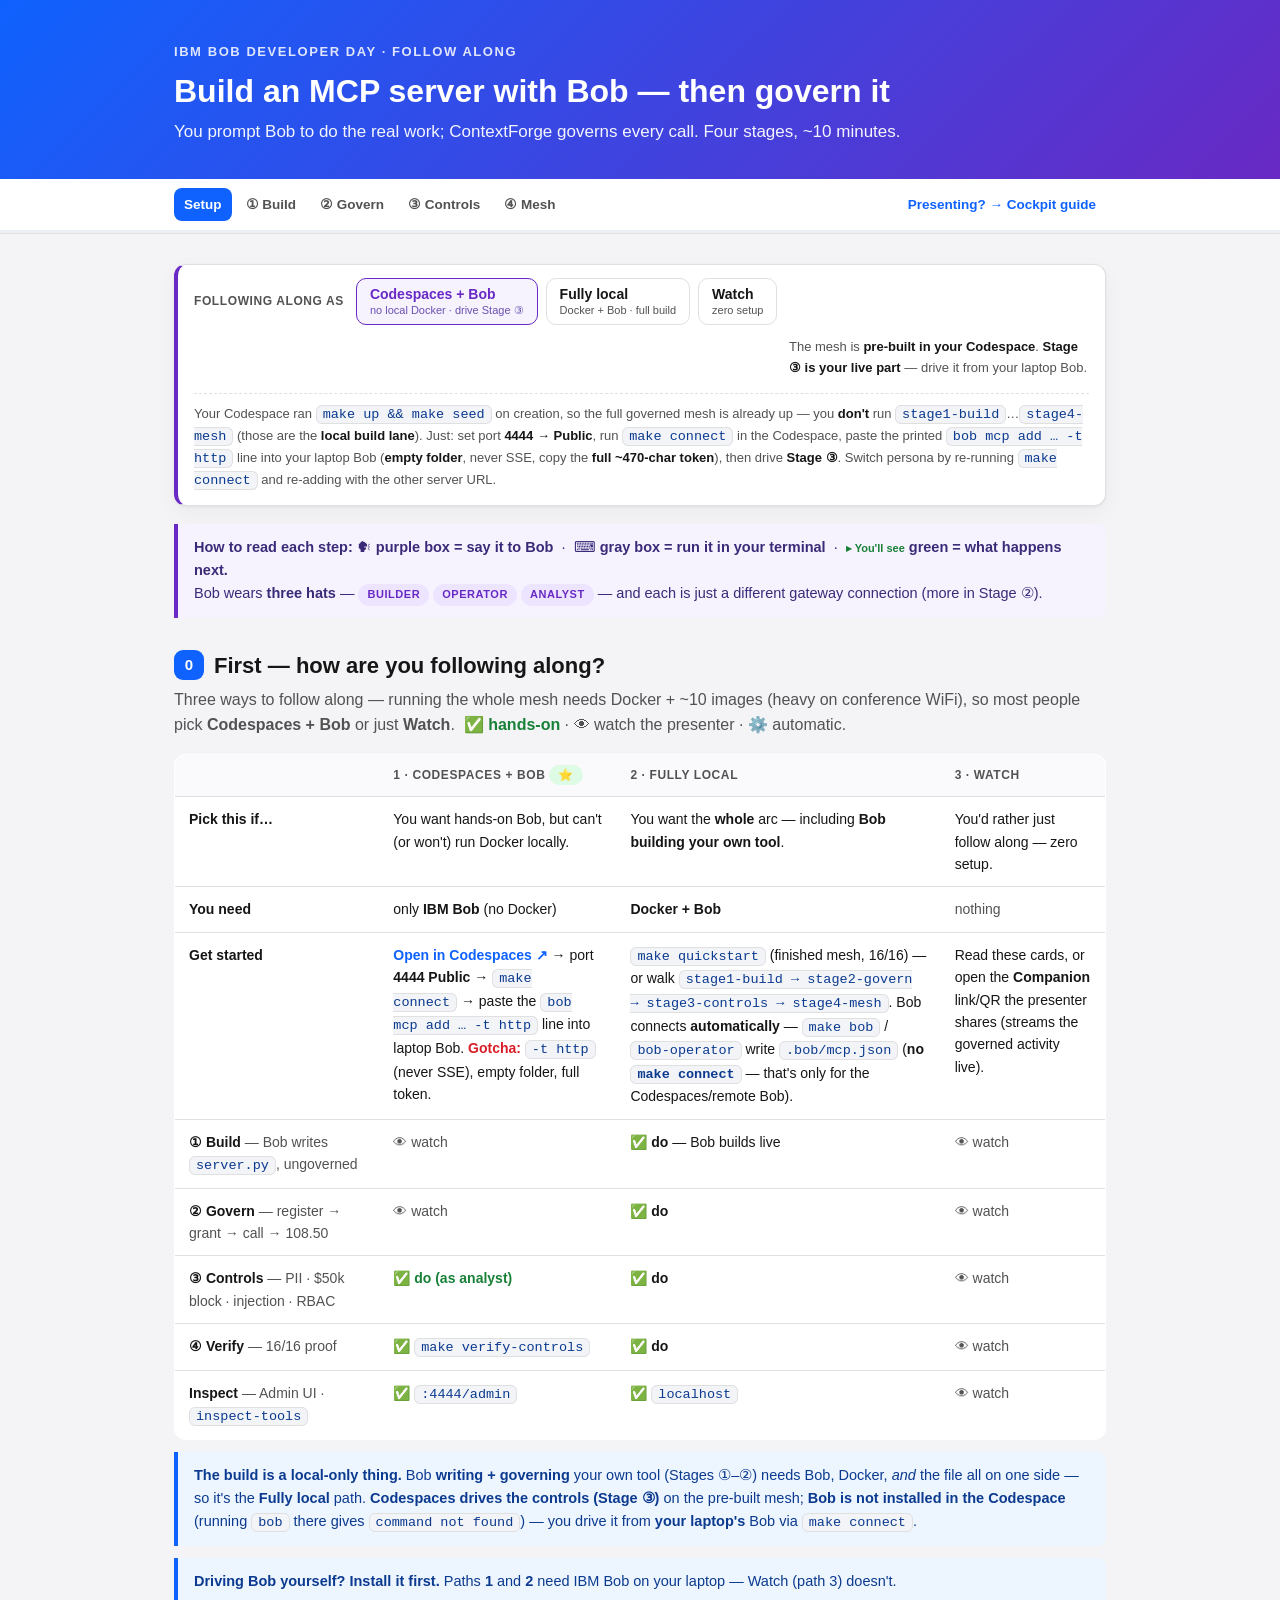
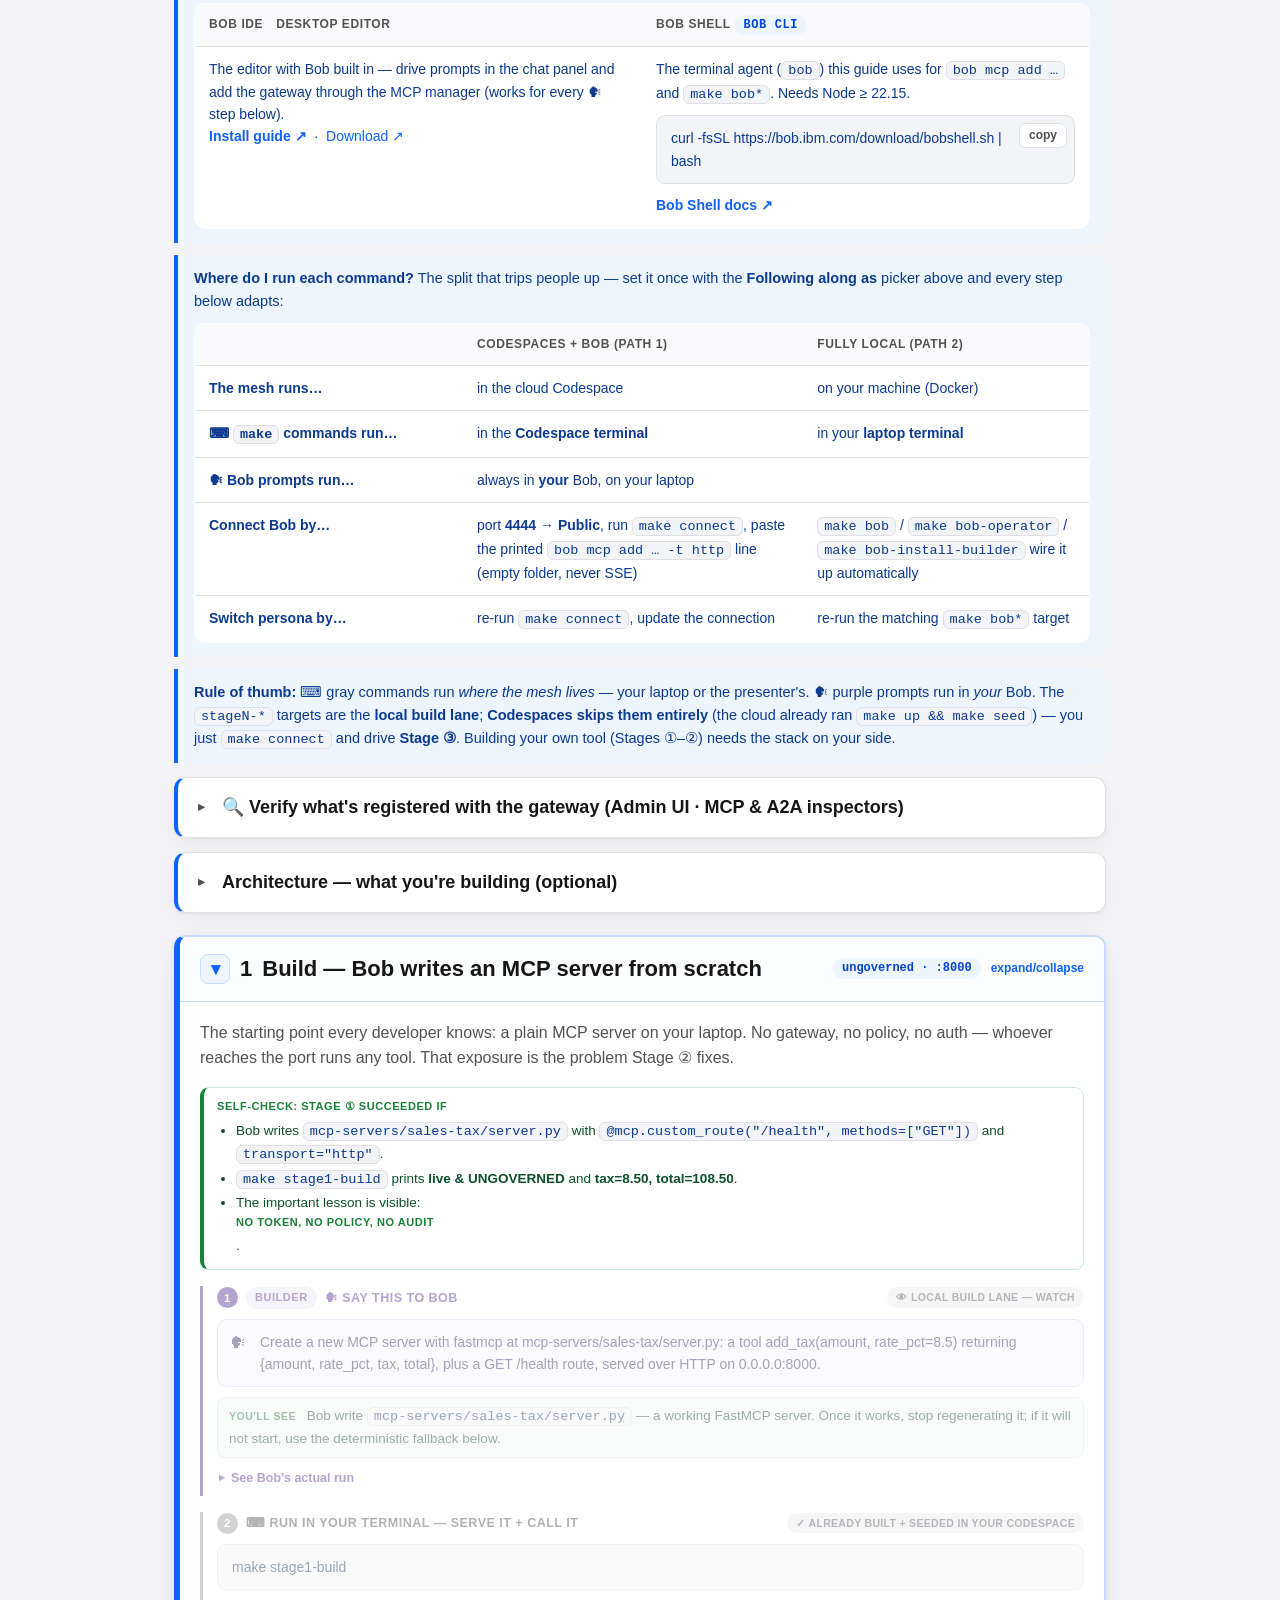
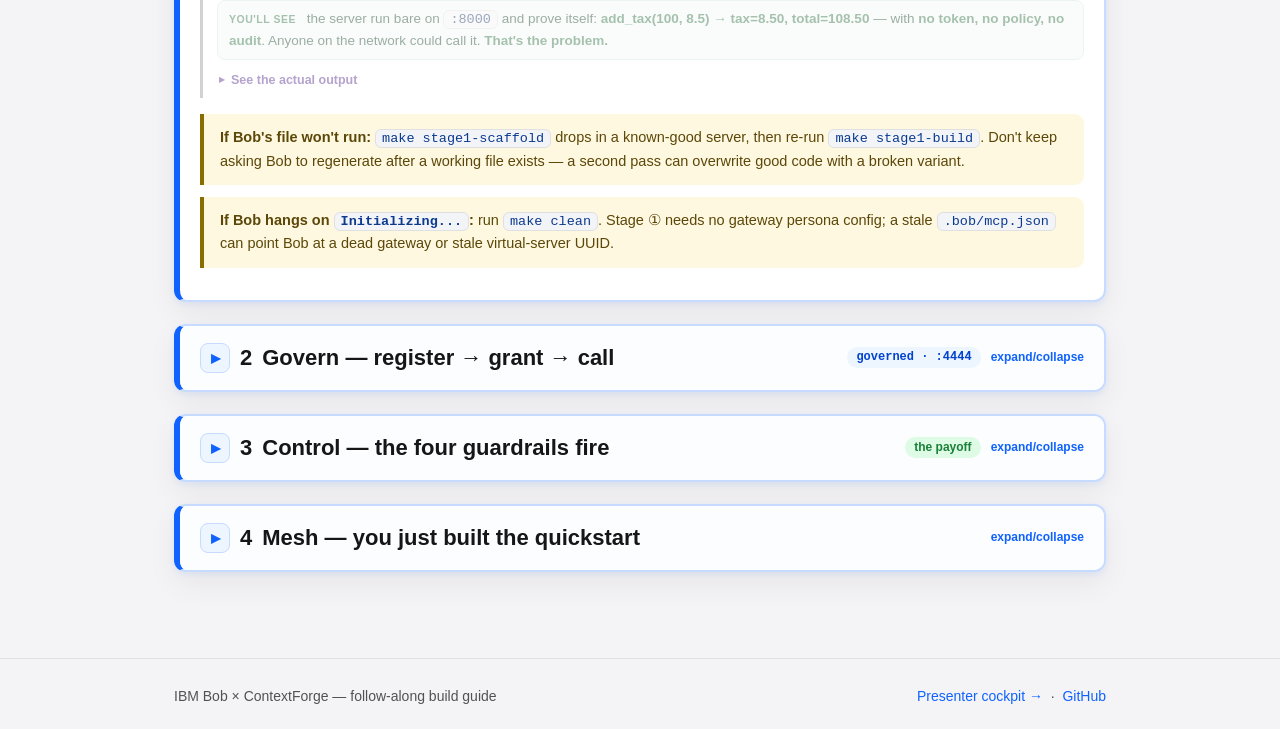
==== commit b6cfdaf0: "docs(build): clarify local Bob auto-connects via .bob/mcp.json (no make connect) make connect is onl" ====
--- a/docs/build.html
+++ b/docs/build.html
@@ -246,7 +246,7 @@
       <tr>
         <td><b>Get started</b></td>
         <td><a href="https://codespaces.new/manavgup/ai-agent-controlplane-demo?quickstart=1"><b>Open in Codespaces ↗</b></a> → port <b>4444 Public</b> → <code class="inline">make connect</code> → paste the <code class="inline">bob mcp add … -t http</code> line into laptop Bob. <span style="color:var(--block)"><b>Gotcha:</b></span> <code class="inline">-t http</code> (never SSE), empty folder, full token.</td>
-        <td><code class="inline">make quickstart</code> (finished mesh, 16/16) — or walk <code class="inline">stage1-build → stage2-govern → stage3-controls → stage4-mesh</code>.</td>
+        <td><code class="inline">make quickstart</code> (finished mesh, 16/16) — or walk <code class="inline">stage1-build → stage2-govern → stage3-controls → stage4-mesh</code>. Bob connects <b>automatically</b> — <code class="inline">make bob</code> / <code class="inline">bob-operator</code> write <code class="inline">.bob/mcp.json</code> (<b>no <code class="inline">make connect</code></b> — that's only for the Codespaces/remote Bob).</td>
         <td>Read these cards, or open the <b>Companion</b> link/QR the presenter shares (streams the governed activity live).</td>
       </tr>
       <tr><td><b>① Build</b> <span style="color:var(--muted);font-weight:400">— Bob writes <code class="inline">server.py</code>, ungoverned</span></td><td style="color:var(--muted)">👁 watch</td><td>✅ <b>do</b> — Bob builds live</td><td style="color:var(--muted)">👁 watch</td></tr>
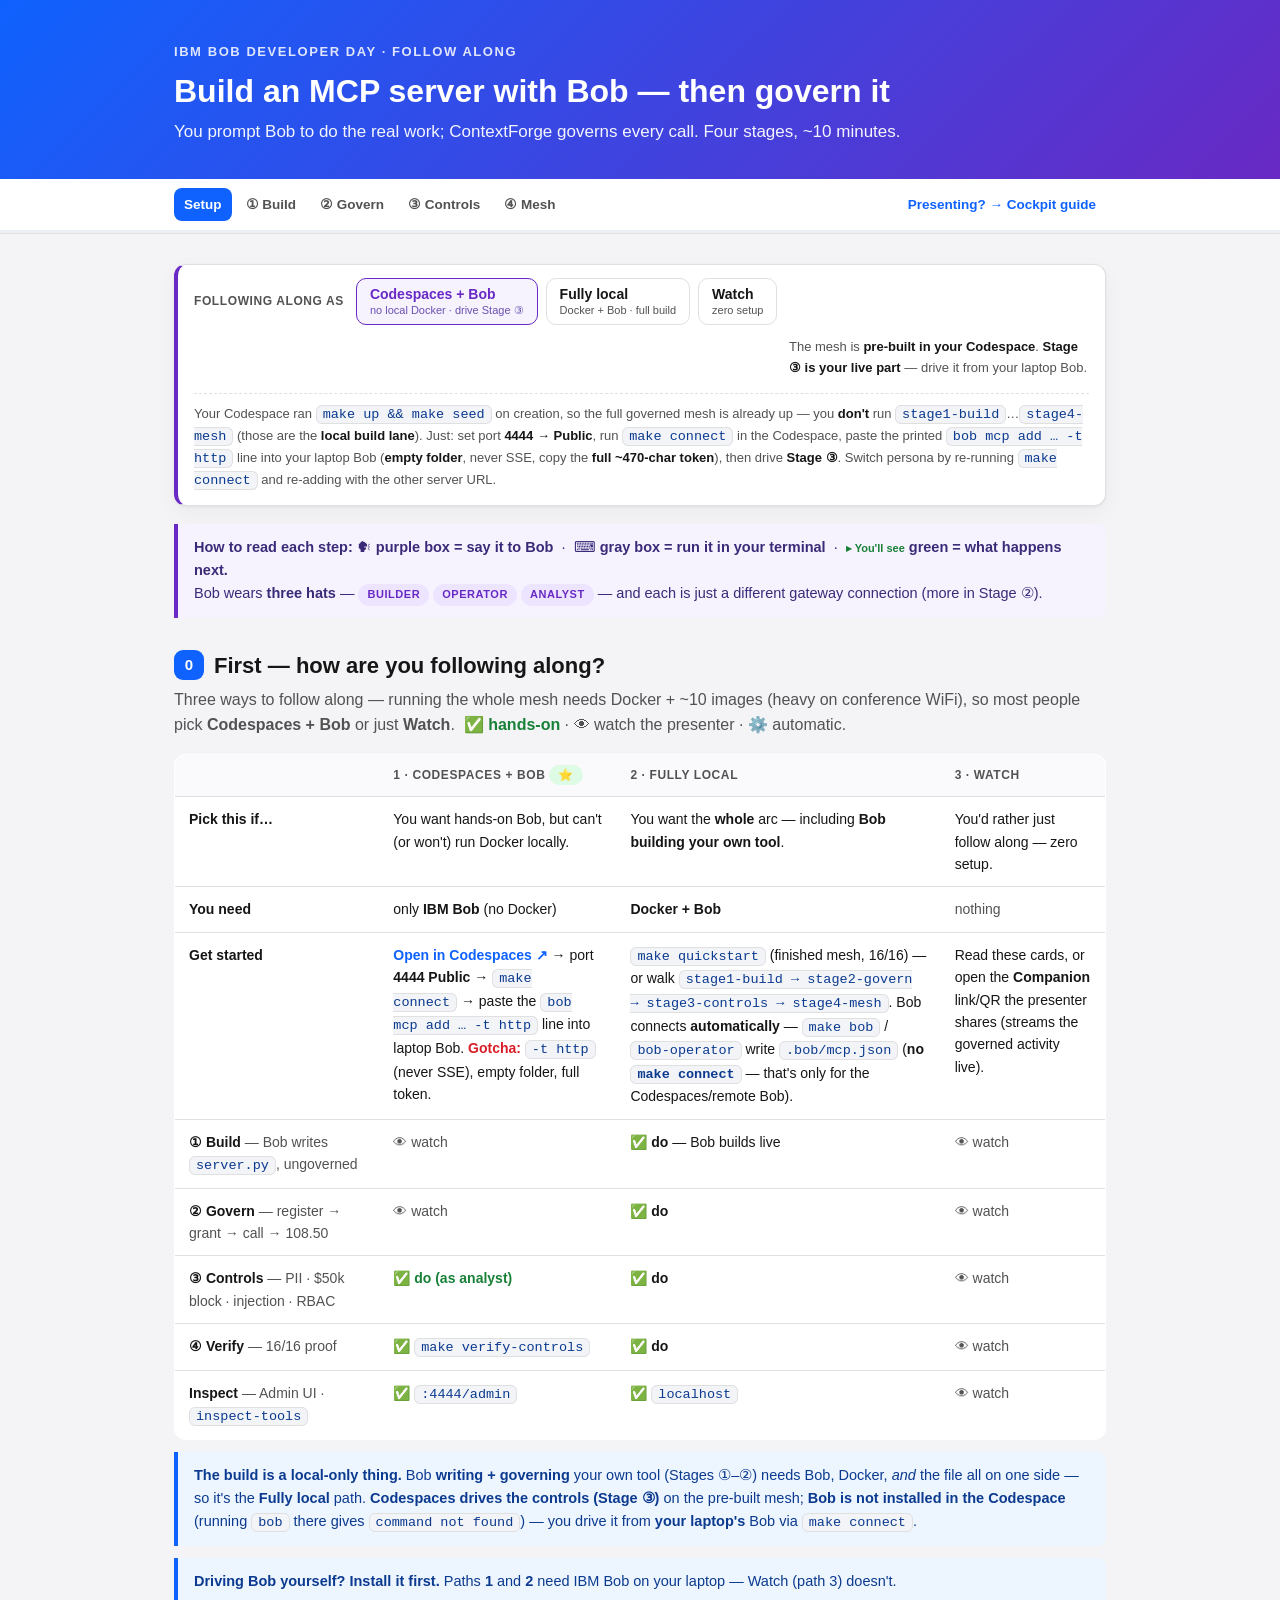
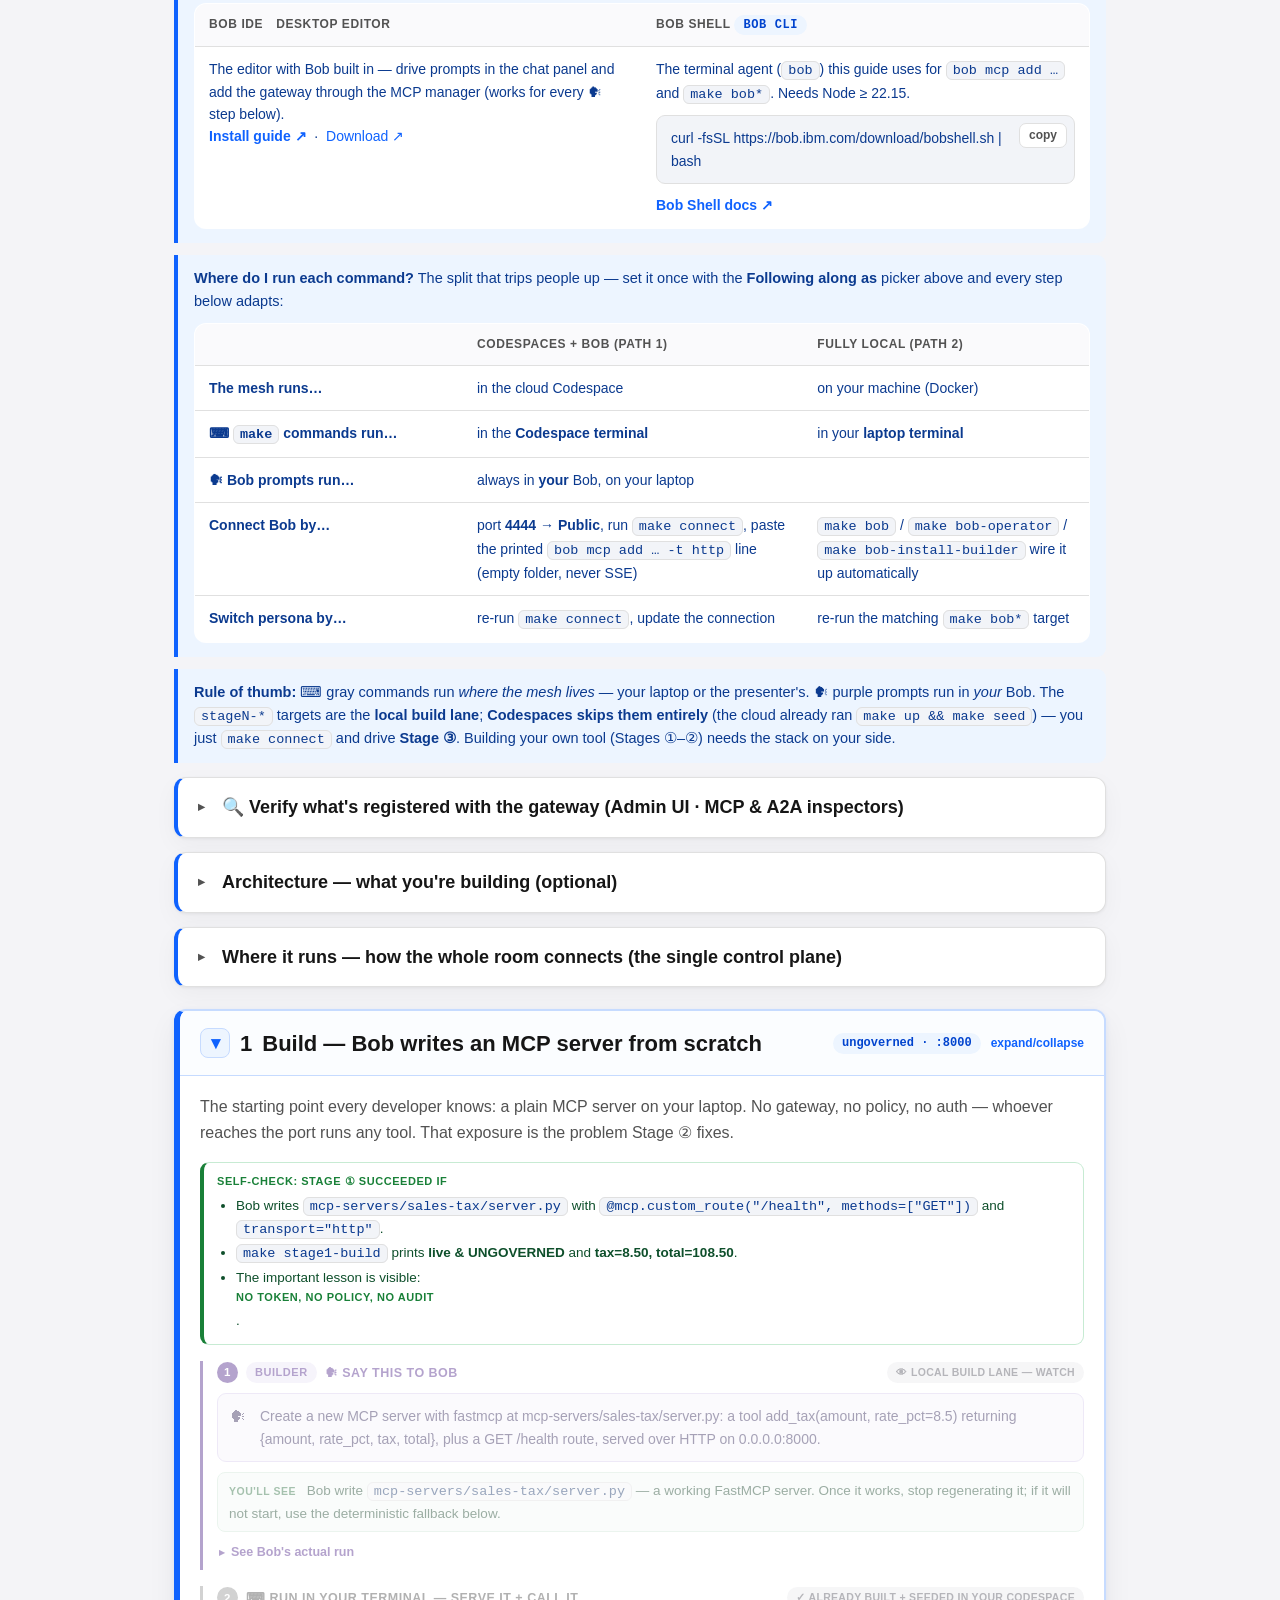
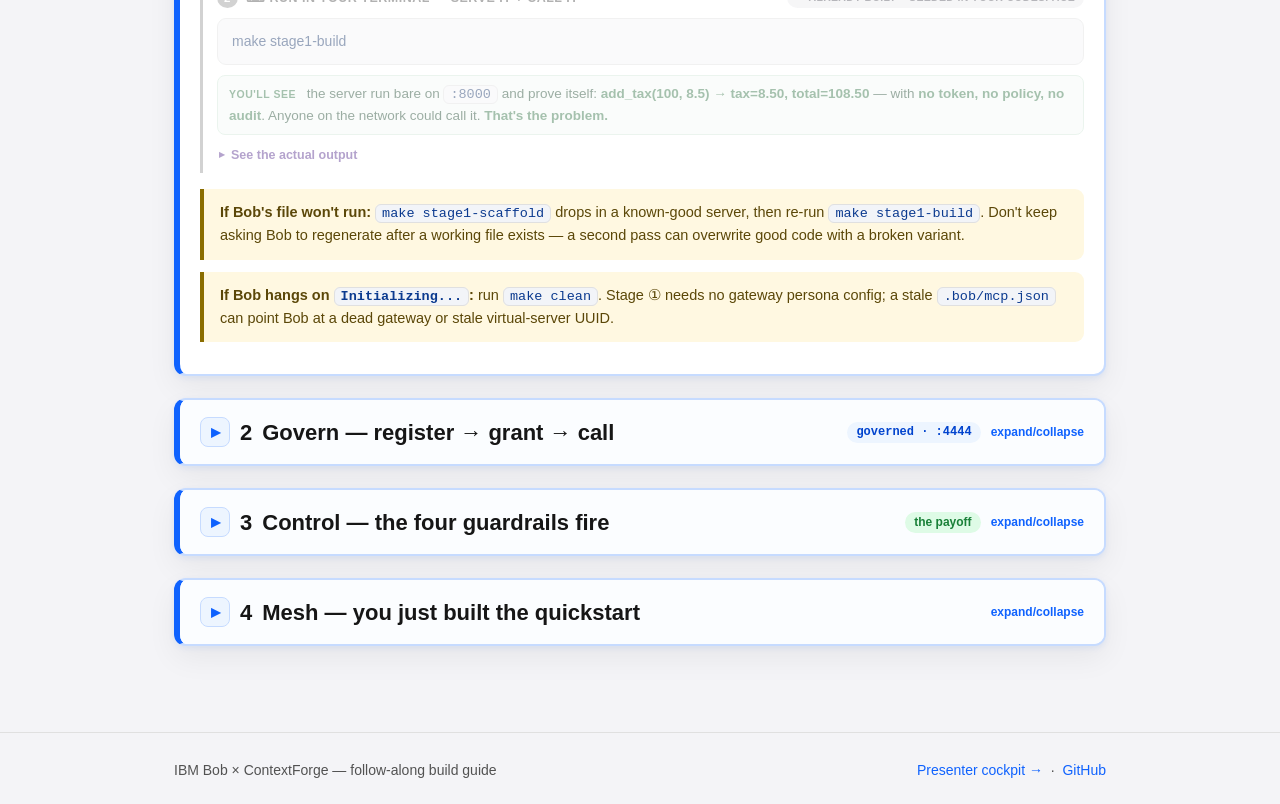
==== commit 45dd8767: "docs: add "where it runs" + surface the architecture diagram - runsheet: refresh the audience sectio" ====
--- a/docs/build.html
+++ b/docs/build.html
@@ -315,6 +315,35 @@
     </div>
   </details>
 
+  <details class="twisty" style="margin-top:14px"><summary>Where it runs — how the whole room connects (the single control plane)</summary>
+    <div class="twisty-body">
+      <p class="lede" style="margin-top:0">The control plane is <b>one Docker Compose stack on one host</b> — gateway + OPA + 6 MCP servers + 2 A2A agents, plus the Companion dashboard. A <b>GitHub Codespace</b> is the recommended single instance (the devcontainer runs <code class="inline">make up &amp;&amp; make seed</code>; you add <code class="inline">make companion</code>). Only <b>two ports</b> are exposed to attendees — and all three follow-along tiers connect through them.</p>
+<pre>   ┌──────────────── ONE HOST (a GitHub Codespace) ─────────────┐
+   │   :7070  Companion ──┐                                     │
+   │   (holds token,      ├──► :4444 Gateway ──► OPA            │
+   │    calls gateway)    │    (ContextForge)    6 MCP servers  │
+   │                      │                      2 A2A agents   │
+   └──────────┼───────────┴────────────────────────────────────┘
+        PUBLIC :7070                 PUBLIC :4444
+              │                            │
+   ┌──────────┴───┐          ┌─────────────┴┐          ┌─────────────────┐
+   │ TIER 1       │          │ TIER 2       │          │ TIER 3          │
+   │ browser      │          │ laptop + Bob │          │ their OWN stack │
+   │ phone/laptop │          │ (no Docker)  │          │ make quickstart │
+   └──────────────┘          └──────────────┘          └─────────────────┘
+   ── all hit the SAME instance ──►              ◄── separate, per person</pre>
+      <table style="margin-top:10px">
+        <thead><tr><th>Tier</th><th>Connects to</th><th>How</th></tr></thead>
+        <tbody>
+          <tr><td><b>1 · Follow + run</b></td><td>public <code class="inline">:7070</code> Companion</td><td><code class="inline">make follow-link</code> → the <code class="inline">follow.html?dash=…</code> link; phones need nothing (the Companion calls <code class="inline">:4444</code> server-side)</td></tr>
+          <tr><td><b>2 · Drive Bob</b></td><td>public <code class="inline">:4444</code> gateway</td><td><code class="inline">make connect</code> → <code class="inline">bob mcp add … -t http …/mcp</code></td></tr>
+          <tr><td><b>3 · DIY</b></td><td>their <b>own</b> local stack</td><td><code class="inline">make quickstart</code> — not the shared instance</td></tr>
+        </tbody>
+      </table>
+      <div class="warnbox" style="margin-top:10px"><b>One instance = one gateway DB + one OPA.</b> Read/block/allow control scenarios are safe for a whole room at once; <em>mutating</em> operator beats (register-a-server, reset) collide across users — keep those presenter-driven, or send power users to Tier 3. For a big room hammering “Run all,” size the Codespace up (4-core/16GB); Tiers 1+2 share that one box.</div>
+    </div>
+  </details>
+
   <!-- ════ STAGE 1 ════ -->
   <details id="s1" class="stage-card"><summary><span class="stage-caret" aria-hidden="true"></span><span class="stage-title"><span class="num">1</span>Build — Bob writes an MCP server from scratch <span class="pill port">ungoverned · :8000</span></span><span class="stage-hint">expand/collapse</span></summary>
   <div class="stage-body">
@@ -382,7 +411,7 @@
 
   <div class="step say">
     <div class="step-h"><span class="n">2</span><span class="hat">Operator</span> 🗣 Say this to Bob — register it</div>
-    <div class="cmd bob">Register the sales-tax service at http://sales-tax:8000/mcp.<button class="copy" data-copy="Register the sales-tax service at http://sales-tax:8000/mcp.">copy</button></div>
+    <div class="cmd bob">Register the sales-tax service with finbyte-gateway at http://sales-tax:8000/mcp.<button class="copy" data-copy="Register the sales-tax service with finbyte-gateway at http://sales-tax:8000/mcp.">copy</button></div>
     <div class="expect"><span class="lbl">You'll see</span> Bob call <b>register-mcp-server</b> → sales-tax appears in the catalog, token-gated — but <b>Bob still can't call it</b>. Granting is a separate step. <b>That gate is least-privilege.</b></div>
     <details class="real"><summary>See Bob's actual run</summary>
       <div class="term"><div class="bar">bob — Operator · register</div><pre><span class="tool">[using tool controlplane-register-mcp-server: {"name":"sales-tax","url":"http://sales-tax:8000/mcp"}]</span>
@@ -583,7 +612,14 @@
         apply(b.getAttribute('data-mode'));
       });
     });
-    apply('codespaces');
+    /* honor ?mode=codespaces|local|watch deep-links (e.g. from follow.html's
+       "How do you want to take part?" chooser) so visitors land on their lane */
+    var initMode='codespaces';
+    try{var p=new URLSearchParams(location.search).get('mode');if(p&&info[p])initMode=p;}catch(e){}
+    document.querySelectorAll('.modebar button.mode').forEach(function(x){
+      x.classList.toggle('active',x.getAttribute('data-mode')===initMode);
+    });
+    apply(initMode);
   })();
 
   /* ── where am I: scroll-spy, progress bar, click-to-open ── */
